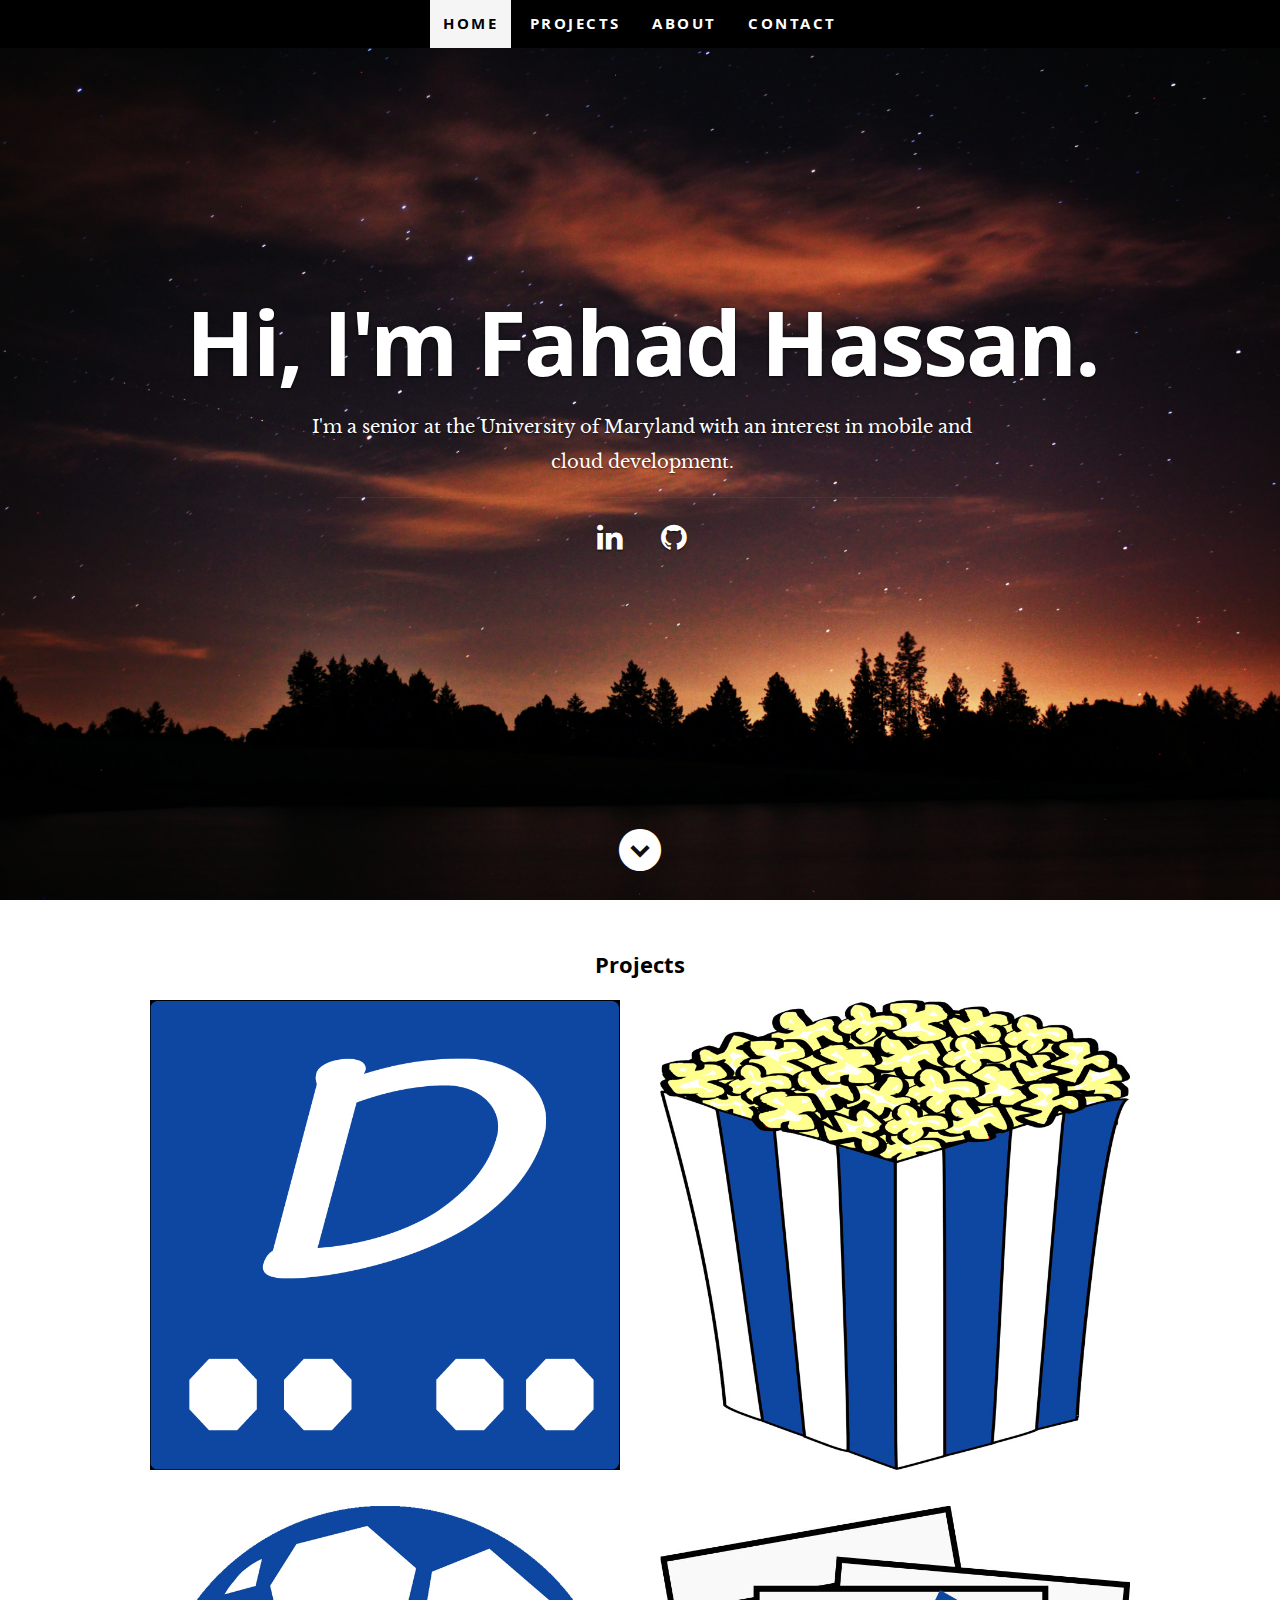
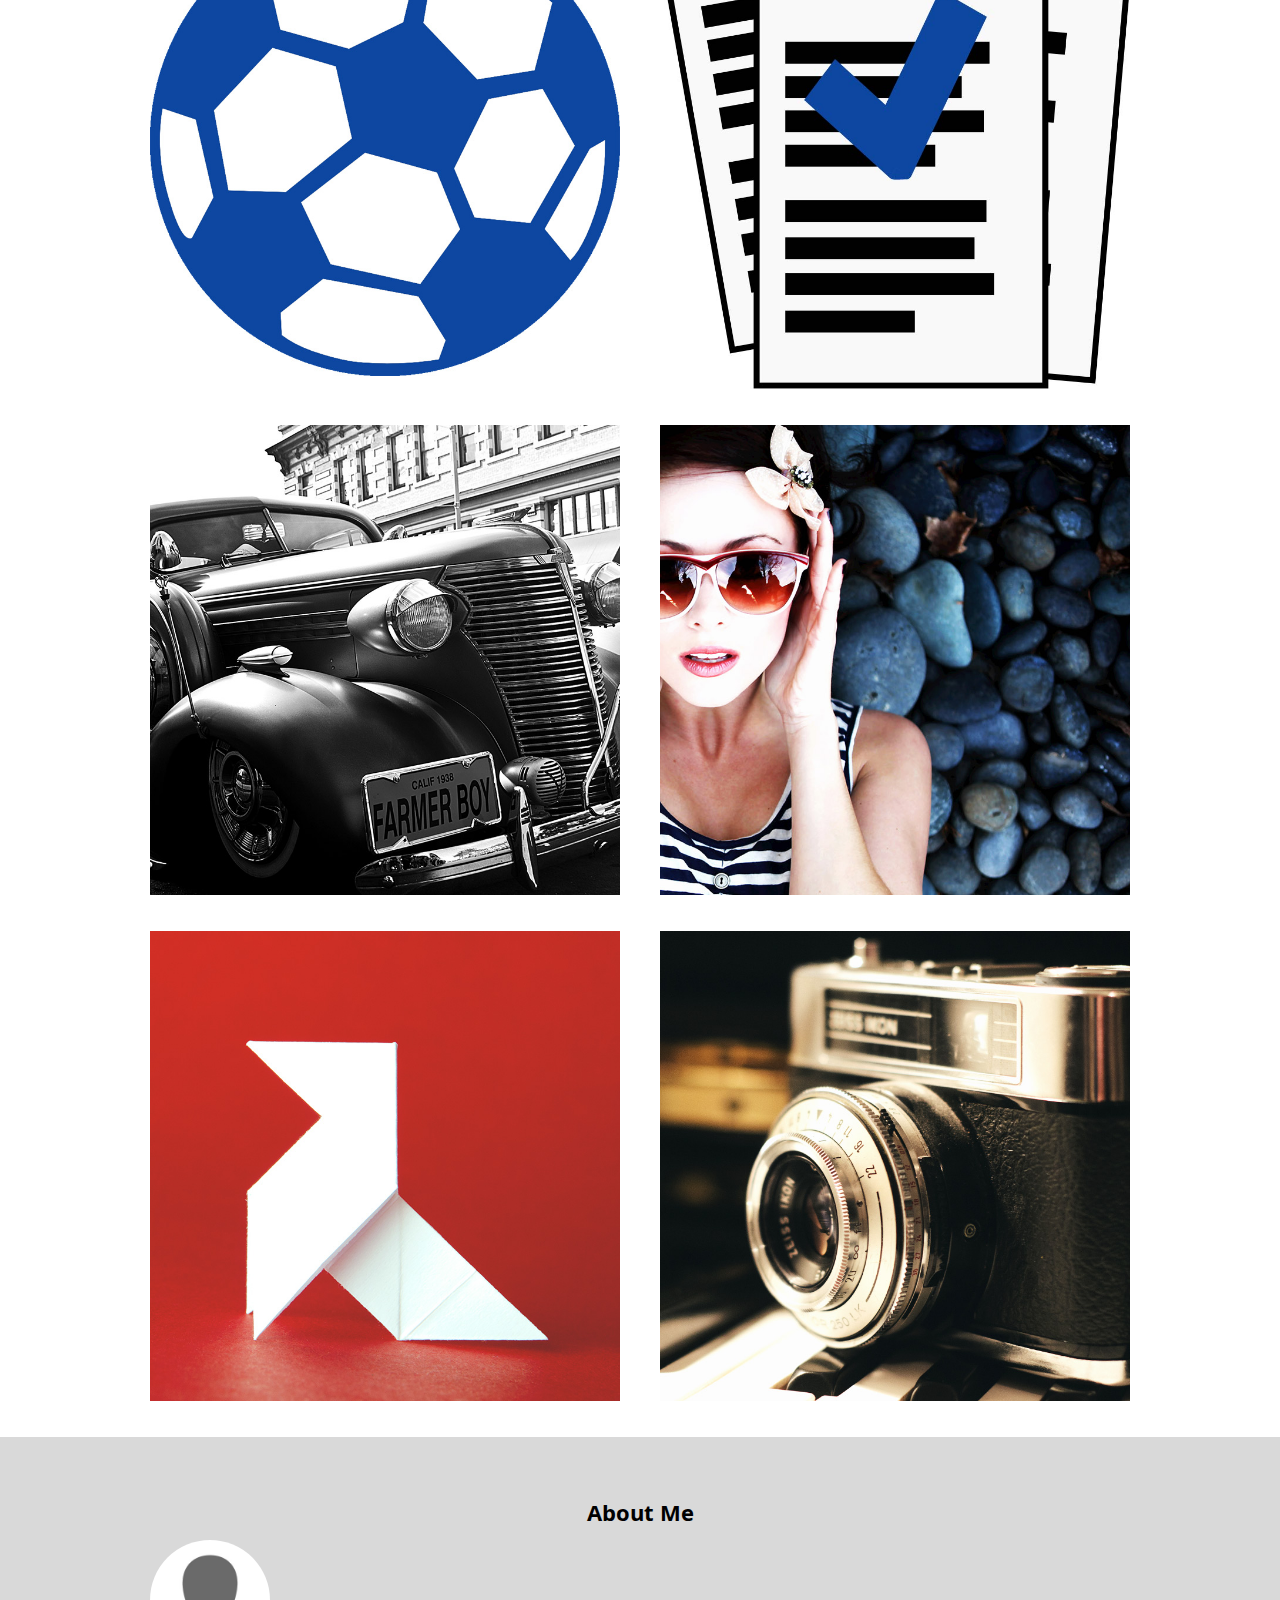
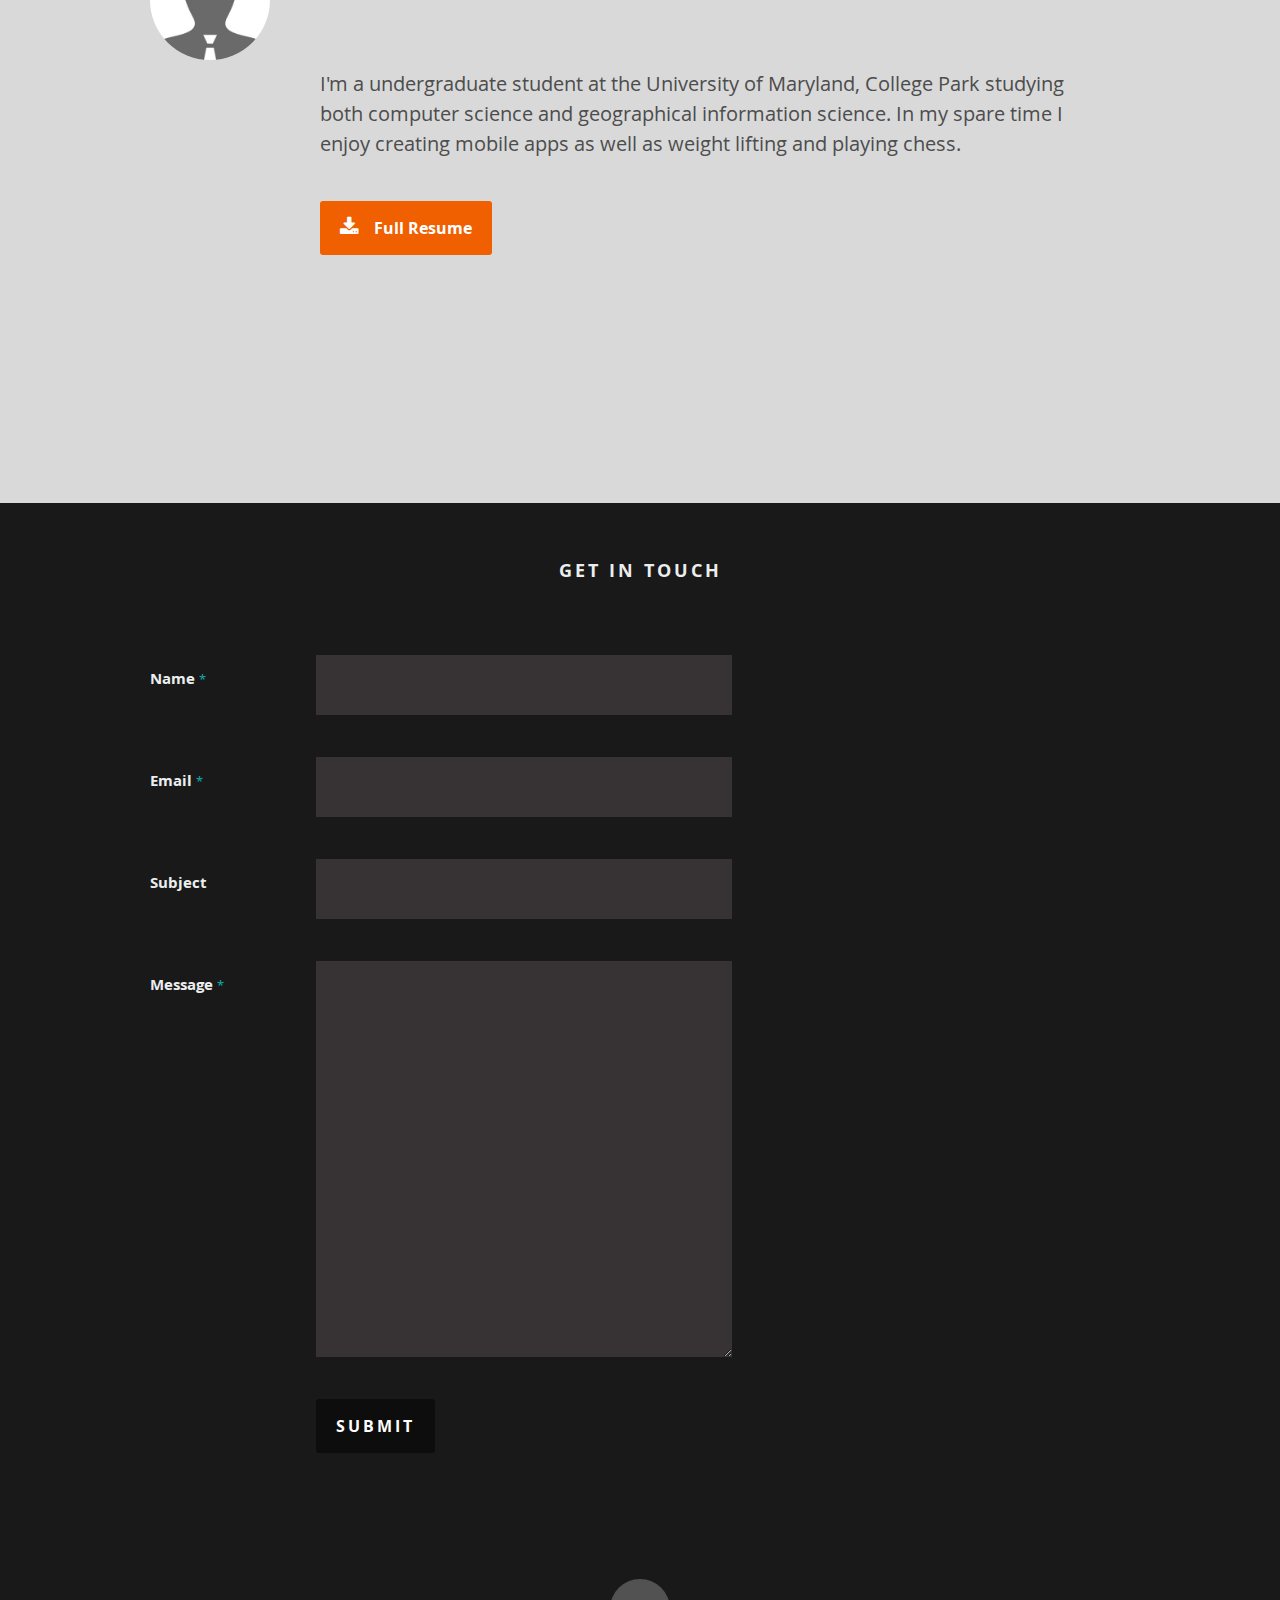
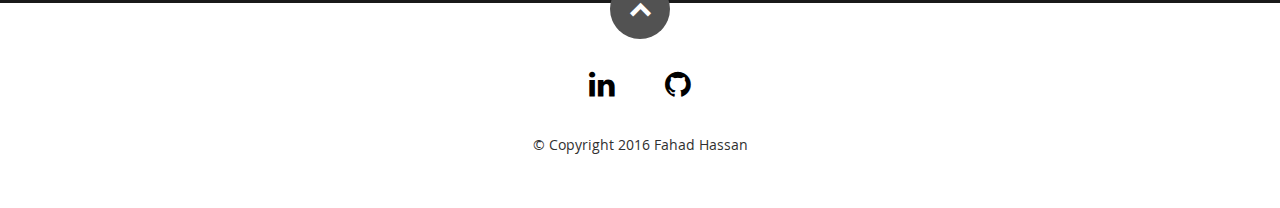
==== index.html @ 5a84dc50 "Inital Commit" ====
<!DOCTYPE html>
<!--[if lt IE 8 ]><html class="no-js ie ie7" lang="en"> <![endif]-->
<!--[if IE 8 ]><html class="no-js ie ie8" lang="en"> <![endif]-->
<!--[if (gte IE 8)|!(IE)]><!-->
<html class="no-js" lang="en">
<!--<![endif]-->

<head>
    <!--- Basic Page Needs
   ================================================== -->
    <meta charset="utf-8">
    <title>Fahad Hassan</title>
    <meta name="description" content="I'm a senior at the University of Maryland with an interest in mobile and cloud development.">
    <meta name="author" content="Fahad Hassan">
    <!-- Mobile Specific Metas
   ================================================== -->
    <meta name="viewport" content="width=device-width, initial-scale=1, maximum-scale=1">
    <!-- CSS
    ================================================== -->
    <link rel="stylesheet" href="css/bootstrap.min.css">
    <link rel="stylesheet" href="css/default.css">
    <link rel="stylesheet" href="css/layout.css">
    <link rel="stylesheet" href="css/media-queries.css">
    <link rel="stylesheet" href="css/magnific-popup.css">
    <!-- Script
   ================================================== -->
    <script src="js/modernizr.js"></script>
    <!-- Favicons
   ================================================== -->
    <link rel="shortcut icon" href="favicon.png">
</head>

<body>
    <!-- Header
   ================================================== -->
    <header id="home">
        <nav id="nav-wrap" class='dark-opaque'>
            <a class="mobile-btn" href="#nav-wrap" title="Show navigation">Show navigation</a>
            <a class="mobile-btn" href="#" title="Hide navigation">Hide navigation</a>
            <ul id="nav" class="nav">
                <li class="current"><a class="smoothscroll" href="#home">Home</a></li>
                <li><a class="smoothscroll" href="#projects">Projects</a></li>
                <li><a class="smoothscroll" href="#about">About</a></li>
                <li><a class="smoothscroll" href="#contact">Contact</a></li>
            </ul>
            <!-- end #nav -->
        </nav>
        <!-- end #nav-wrap -->
        <div class="row banner">
            <div class="banner-text">
                <h1 class="responsive-headline">Hi, I'm Fahad Hassan.</h1>
                <h3>I'm a senior at the University of Maryland with an interest in mobile and cloud development.</h3>
                <hr />
                <ul class="social">
                    <li><a href="https://www.linkedin.com/in/fahadhd" target="_blank"><i class="fa fa-linkedin"></i></a></li>
                    <li><a href="https://github.com/fahadhd" target="_blank"><i class="fa fa-github"></i></a></li>
                </ul>
            </div>
        </div>
        <p class="scrolldown">
            <a class="smoothscroll" href="#projects"><i class="icon-down-circle"></i></a>
        </p>
    </header>
    <!-- Header End -->
    <!-- Projects Section
   ================================================== -->
    <section id="projects">
        <div class="container">
            <h3>Projects</h3>
            <!-- projects-wrapper -->
            <div id="project-wrapper">
                <!-- row start -->
                <div class="row">
                    <div class="columns project-item col-md-6">
                        <div class="item-wrap">
                            <a href="#modal-01" title="Dynamo Lift Tracker">
                                <img alt="" src="images/project/dynamo_launcher.png">
                                <div class="overlay">
                                    <div class="project-item-meta">
                                        <h5>Dynamo Lift Tracker</h5>
                                        <p>Dynamic Weight Lifting Tracker on Android</p>
                                    </div>
                                </div>
                            </a>
                        </div>
                    </div>
                    <!-- item end -->
                  <div class="columns project-item col-md-6">
                        <div class="item-wrap">
                            <a href="#modal-02" title="">
                                <img alt="" src="images/project/popcorn.jpg">
                                <div class="overlay">
                                    <div class="project-item-meta">
                                        <h5>Movie Speck</h5>
                                        <p>Find the latest movies using the Movie Database API</p>
                                    </div>
                                </div>
                                <div class="link-icon"><i class="icon-plus"></i></div>
                            </a>
                        </div>
                    </div>
                    <!-- item end -->
                </div>
                <!-- row end -->
                <!-- row start -->
                <div class="row">
                    <div class="columns project-item col-md-6">
                        <div class="item-wrap">
                            <a href="#modal-03" title="">
                                <img alt="" src="images/project/community_center_map.jpg">
                                <div class="overlay">
                                    <div class="project-item-meta">
                                        <h5>Census Community Center Map </h5>
                                        <p>ArcGIS Map Surveying</p>
                                    </div>
                                </div>
                                <div class="link-icon"><i class="icon-plus"></i></div>
                            </a>
                        </div>
                    </div>
                    <!-- item end -->
                       <div class="columns project-item col-md-6">
                        <div class="item-wrap">
                            <a href="#modal-04" title="">
                                <img alt="" src="images/project/document_finder.jpg">
                                <div class="overlay">
                                    <div class="project-item-meta">
                                        <h5>Document Finder</h5>
                                        <p>Locality Sensitive Hashing</p>
                                    </div>
                                </div>
                                <div class="link-icon"><i class="icon-plus"></i></div>
                            </a>
                        </div>
                    </div>
                    <!-- item end -->
                </div>
                <!-- row end -->
                <!-- row start -->
                <div class="row">
                    <div class="columns project-item col-md-6">
                        <div class="item-wrap">
                            <a href="#modal-05" title="">
                                <img alt="" src="images/project/farmerboy.jpg">
                                <div class="overlay">
                                    <div class="project-item-meta">
                                        <h5>Farmer Boy</h5>
                                        <p>Branding</p>
                                    </div>
                                </div>
                                <div class="link-icon"><i class="icon-plus"></i></div>
                            </a>
                        </div>
                    </div>
                    <!-- item end -->
                    <div class="columns project-item col-md-6">
                        <div class="item-wrap">
                            <a href="#modal-06" title="">
                                <img alt="" src="images/project/girl.jpg">
                                <div class="overlay">
                                    <div class="project-item-meta">
                                        <h5>Girl</h5>
                                        <p>Photography</p>
                                    </div>
                                </div>
                                <div class="link-icon"><i class="icon-plus"></i></div>
                            </a>
                        </div>
                    </div>
                    <!-- item end -->
                </div>
                <!-- row end -->
                <!-- row start -->
                <div class="row">
                    <div class="columns project-item col-md-6">
                        <div class="item-wrap">
                            <a href="#modal-07" title="">
                                <img alt="" src="images/project/origami.jpg">
                                <div class="overlay">
                                    <div class="project-item-meta">
                                        <h5>Origami</h5>
                                        <p>Illustrration</p>
                                    </div>
                                </div>
                                <div class="link-icon"><i class="icon-plus"></i></div>
                            </a>
                        </div>
                    </div>
                    <!-- item end -->
                    <div class="columns project-item col-md-6">
                        <div class="item-wrap">
                            <a href="#modal-08" title="">
                                <img alt="" src="images/project/retrocam.jpg">
                                <div class="overlay">
                                    <div class="project-item-meta">
                                        <h5>Retrocam</h5>
                                        <p>Web Development</p>
                                    </div>
                                </div>
                                <div class="link-icon"><i class="icon-plus"></i></div>
                            </a>
                        </div>
                    </div>
                    <!-- item end -->
                </div>
                <!-- row end -->
                <!-- project-wrapper end -->
            </div>
            <!-- twelve columns end -->
            <!-- Modal Popup
         ======================================================- -->
            <div id="modal-01" class="popup-modal mfp-hide">
                <img class="scale-with-grid" src="images/project/modals/exercise_view.jpg" alt="" />
                <div class="description-box">
                    <h4>Dynamo Lift Tracker</h4>
                    <p>Dynamic android app which allows user to easily track their weight lifting sessions. Can be used to save templates, set timers, modify workouts on the fly, and more.</p>
                    <span class="categories"><i class="fa fa-tag"></i>Java, Android development, relational databases</span>
                </div>
                <div class="link-box">
                    <a href="https://github.com/fahadhd/Dynamo-Weight-Lift-Tracker" target="_blank">Details</a>
                    <a class="popup-modal-dismiss">Close</a>
                </div>
            </div>
            <!-- modal-01 End -->
              <div id="modal-02" class="popup-modal mfp-hide">
                <img class="scale-with-grid" src="images/project/modals/m_movie_speck.png" alt="" />
                <div class="description-box">
                    <h4>Movie Speck</h4>
                    <p>Android application which retrieves data from The Movie Database API and displays it occoring to user preference.</p>
                    <span class="categories"><i class="fa fa-tag"></i>Photography</span>
                </div>
                <div class="link-box">
                    <a href="https://github.com/fahadhd/Movie-Speck" target="_blank">Details</a>
                    <a class="popup-modal-dismiss">Close</a>
                </div>
            </div>
            <!-- modal-02 End -->
            <div id="modal-03" class="popup-modal mfp-hide">
                <img class="scale-with-grid" src="images/project/modals/m_community_center_map.jpg" alt="" />
                <div class="description-box">
                    <h4>Census Community Center Map </h4>
                    <p>Analyzed and created a map which displayed the total population, ages 5-14 years old, within 4 miles of each community center in Prince Georges County Maryland.
                    </p>
                    <span class="categories"><i class="fa fa-tag"></i>ArcGIS, Remote Sensing, Geographic Information Science</span>
                </div>
                <div class="link-box">
                    <a href="http://www.github.com/fahadhd" target="_blank">Details</a>
                    <a class="popup-modal-dismiss">Close</a>
                </div>
            </div>
            <!-- modal-03 End -->
              <div id="modal-04" class="popup-modal mfp-hide">
                <img class="scale-with-grid" src="images/project/modals/m_document_retrieval.jpg" alt="" />
                <div class="description-box">
                    <h4>Plagiarism Detector and Document Finder</h4>
                    <p>Created a java program which utilizes locality sensitive hashing to quickly and efficently find documents
                    of a high similarity in a database.</p>
                    <span class="categories"><i class="fa fa-tag"></i>Java, locality sensitive hashing, algorithims</span>
                </div>
                <div class="link-box">
                    <a href="https://github.com/fahadhd/LSH" target="_blank">Details</a>
                    <a class="popup-modal-dismiss">Close</a>
                </div>
            </div>
          
            <!-- modal-04 End -->
            <div id="modal-05" class="popup-modal mfp-hide">
                <img class="scale-with-grid" src="images/project/modals/m-farmerboy.jpg" alt="" />
                <div class="description-box">
                    <h4>Farmer Boy</h4>
                    <p>Proin gravida nibh vel velit auctor aliquet. Aenean sollicitudin, lorem quis bibendum auctor, nisi elit consequat ipsum, nec sagittis sem nibh id elit.</p>
                    <span class="categories"><i class="fa fa-tag"></i>Branding, Webdesign</span>
                </div>
                <div class="link-box">
                    <a href="http://www.behance.net">Details</a>
                    <a class="popup-modal-dismiss">Close</a>
                </div>
            </div>
            <!-- modal-05 End -->
            <div id="modal-06" class="popup-modal mfp-hide">
                <img class="scale-with-grid" src="images/project/modals/m-girl.jpg" alt="" />
                <div class="description-box">
                    <h4>Girl</h4>
                    <p>Proin gravida nibh vel velit auctor aliquet. Aenean sollicitudin, lorem quis bibendum auctor, nisi elit consequat ipsum, nec sagittis sem nibh id elit.</p>
                    <span class="categories"><i class="fa fa-tag"></i>Photography</span>
                </div>
                <div class="link-box">
                    <a href="http://www.behance.net">Details</a>
                    <a class="popup-modal-dismiss">Close</a>
                </div>
            </div>
            <!-- modal-06 End -->
            <div id="modal-07" class="popup-modal mfp-hide">
                <img class="scale-with-grid" src="images/project/modals/m-origami.jpg" alt="" />
                <div class="description-box">
                    <h4>Origami</h4>
                    <p>Proin gravida nibh vel velit auctor aliquet. Aenean sollicitudin, lorem quis bibendum auctor, nisi elit consequat ipsum, nec sagittis sem nibh id elit.</p>
                    <span class="categories"><i class="fa fa-tag"></i>Branding, Illustration</span>
                </div>
                <div class="link-box">
                    <a href="http://www.behance.net">Details</a>
                    <a class="popup-modal-dismiss">Close</a>
                </div>
            </div>
            <!-- modal-07 End -->
            <div id="modal-08" class="popup-modal mfp-hide">
                <img class="scale-with-grid" src="images/project/modals/m-retrocam.jpg" alt="" />
                <div class="description-box">
                    <h4>Retrocam</h4>
                    <p>Proin gravida nibh vel velit auctor aliquet. Aenean sollicitudin, lorem quis bibendum auctor, nisi elit consequat ipsum, nec sagittis sem nibh id elit.</p>
                    <span class="categories"><i class="fa fa-tag"></i>Webdesign, Photography</span>
                </div>
                <div class="link-box">
                    <a href="http://www.behance.net">Details</a>
                    <a class="popup-modal-dismiss">Close</a>
                </div>
            </div>
            <!-- modal-01 End -->
        </div>
        <!-- row End -->
    </section>
    <!-- Projects Section End-->
       <!-- About Section
   ================================================== -->
    <section id="about">
        <div class="row fill">
            <h2>About Me</h2>
            <div class="four columns">
                <img class="profile-pic" src="images/profilepic.jpg" alt="" />
            </div>
            <div class="ten columns main-col">
                <p>I'm a undergraduate student at the University of Maryland, College Park studying both computer science and geographical information science. In my spare time I enjoy creating mobile apps as well as weight lifting and playing chess.
                </p>
                <div class="row">
                    <div class="columns download">
                        <p>
                            <a href="resume\FahadHassanResume.pdf" class="button" target="_blank"><i class="fa fa-download"></i>Full Resume</a>
                        </p>
                    </div>
                </div>
                <!-- end row -->
            </div>
            <!-- end .main-col -->
        </div>
    </section>
    <!-- About Section End-->

    <!-- Contact Section
   ================================================== -->
    <section id="contact">
        <h1><span>Get In Touch</span></h1>
        <div class="row section-head">
            <div class="ten columns">
                <p class="lead">
                </p>
            </div>
        </div>
        <div class="row">
            <div class="eight columns">
                <!-- form -->
                <form action="" method="post" id="contactForm" name="contactForm">
                    <fieldset>
                        <div>
                            <label for="contactName">Name <span class="required">*</span></label>
                            <input type="text" value="" size="35" id="contactName" name="contactName">
                        </div>
                        <div>
                            <label for="contactEmail">Email <span class="required">*</span></label>
                            <input type="text" value="" size="35" id="contactEmail" name="contactEmail">
                        </div>
                        <div>
                            <label for="contactSubject">Subject</label>
                            <input type="text" value="" size="35" id="contactSubject" name="contactSubject">
                        </div>
                        <div>
                            <label for="contactMessage">Message <span class="required">*</span></label>
                            <textarea cols="50" rows="15" id="contactMessage" name="contactMessage"></textarea>
                        </div>
                        <div>
                            <button class="submit">Submit</button>
                            <span id="image-loader">
                        <img alt="" src="images/loader.gif">
                     </span>
                        </div>
                    </fieldset>
                </form>
                <!-- Form End -->
                <!-- contact-warning -->
                <div id="message-warning"> Error boy</div>
                <!-- contact-success -->
                <div id="message-success">
                    <i class="fa fa-check"></i>Your message was sent, thank you!
                    <br>
                </div>
            </div>
        </div>
    </section>
    <!-- Contact Section End-->
    <!-- footer
   ================================================== -->
    <footer>
        <div class="row">
            <div class="twelve columns">
                <ul class="social-links">
                    <li><a href="https://www.linkedin.com/in/fahadhd" target="_blank"><i class="fa fa-linkedin"></i></a></li>
                    <li><a href="https://github.com/fahadhd" target="_blank"><i class="fa fa-github"></i></a></li>
                </ul>
                <ul class="copyright">
                    <li>&copy; Copyright 2016 Fahad Hassan</li>
                </ul>
            </div>
            <div id="go-top"><a class="smoothscroll" title="Back to Top" href="#home"><i class="icon-up-open"></i></a></div>
        </div>
    </footer>
    <!-- Footer End-->
    <!-- Java Script
   ================================================== -->
    <script src="http://ajax.googleapis.com/ajax/libs/jquery/1.10.2/jquery.min.js"></script>
    <script>
    window.jQuery || document.write('<script src="js/jquery-1.10.2.min.js"><\/script>')
    </script>
    <script type="text/javascript" src="js/jquery-migrate-1.2.1.min.js"></script>
    <script src="js/jquery.flexslider.js"></script>
    <script src="js/waypoints.js"></script>
    <script src="js/jquery.fittext.js"></script>
    <script src="js/magnific-popup.js"></script>
    <script src="js/init.js"></script>
</body>

</html>
---- css/default.css ----
/*
=====================================================================
*   Ceevee v1.0 Default Stylesheet
*   url: styleshout.com
*   03-17-2014
=====================================================================

TOC:
a. Webfonts and Icon fonts
b. Reset
c. Default Styles
   1. Basic
   2. Typography
   3. Links
   4. Images
   5. Buttons
   6. Forms
d. Grid
e. Others
   1. Clearing
   2. Misc

=====================================================================  */

/* ------------------------------------------------------------------ */
/* a. Webfonts and Icon fonts
 ------------------------------------------------------------------ */

@import url("fonts.css");
@import url("fontello/css/fontello.css");
@import url("font-awesome/css/font-awesome.min.css");

/* ------------------------------------------------------------------
/* b. Reset
      Adapted from:
      Normalize.css - https://github.com/necolas/normalize.css/
      HTML5 Doctor Reset - html5doctor.com/html-5-reset-stylesheet/
/* ------------------------------------------------------------------ */

html, body, div, span, object, iframe,
h1, h2, h3, h4, h5, h6, p, blockquote, pre,
abbr, address, cite, code,
del, dfn, em, img, ins, kbd, q, samp,
small, strong, sub, sup, var,
b, i,
dl, dt, dd, ol, ul, li,
fieldset, form, label, legend,
table, caption, tbody, tfoot, thead, tr, th, td,
article, aside, canvas, details, figcaption, figure,
footer, header, hgroup, menu, nav, section, summary,
time, mark, audio, video {
   margin: 0;
   padding: 0;
   border: 0;
   outline: 0;
   font-size: 100%;
   vertical-align: baseline;
   background: transparent;
}

article,aside,details,figcaption,figure,
footer,header,hgroup,menu,nav,section {
   display: block;
}

audio,
canvas,
video {
   display: inline-block;
}

audio:not([controls]) {
   display: none;
   height: 0;
}

[hidden] { display: none; }

code, kbd, pre, samp {
   font-family: monospace, serif;
   font-size: 1em;
}

pre {
   white-space: pre;
   white-space: pre-wrap;
   word-wrap: break-word;
}

blockquote, q { quotes: &#8220 &#8220; }

blockquote:before, blockquote:after,
q:before, q:after {
   content: '';
   content: none;
}

ins {
   background-color: #ff9;
   color: #000;
   text-decoration: none;
}

mark {
   background-color: #A7F4F6;
   color: #555;
}

del { text-decoration: line-through; }

abbr[title], dfn[title] {
   border-bottom: 1px dotted;
   cursor: help;
}

table {
   border-collapse: collapse;
   border-spacing: 0;
}


/* ------------------------------------------------------------------ */
/* c. Default and Basic Styles
      Adapted from:
      Skeleton CSS Framework - http://www.getskeleton.com/
      Typeplate Typographic Starter Kit - http://typeplate.com/
/* ------------------------------------------------------------------ */

/*  1. Basic  ------------------------------------------------------- */

*,
*:before,
*:after {
   -moz-box-sizing: border-box;
   -webkit-box-sizing: border-box;
   box-sizing: border-box;
}

html {
   font-size: 62.5%;
   -webkit-font-smoothing: antialiased;
}

body {
   background: #fff;
   font-family: 'opensans-regular', sans-serif;
   font-weight: normal;
   font-size: 15px;
   line-height: 30px;
	color: #838C95;

   -webkit-font-smoothing: antialiased; /* Fix for webkit rendering */
	-webkit-text-size-adjust: 100%;
}

/*  2. Typography
       Vertical rhythm with leading derived from 6
--------------------------------------------------------------------- */

h1, h2, h3, h4, h5, h6 {
   color: #313131;
	font-family: 'opensans-bold', sans-serif;
   font-weight: normal;
}
h1 a, h2 a, h3 a, h4 a, h5 a, h6 a { font-weight: inherit; }
h1 { font-size: 38px; line-height: 42px; margin-bottom: 12px; letter-spacing: -1px; }
h2 { font-size: 28px; line-height: 36px; margin-bottom: 6px; }
h3 { font-size: 22px; line-height: 30px; margin-bottom: 12px; }
h4 { font-size: 20px; line-height: 30px; margin-bottom: 6px; }
h5 { font-size: 18px; line-height: 30px; }
h6 { font-size: 14px; line-height: 30px; }
.subheader { }

p { margin: 0 0 30px 0; }
p img { margin: 0; }
p.lead {
   font: 19px/36px 'opensans-light', sans-serif;
   margin-bottom: 18px;
}

/* for 'em' and 'strong' tags, font-size and line-height should be same with
the body tag due to rendering problems in some browsers */
em { font: 15px/30px 'opensans-italic', sans-serif; }
strong, b { font: 15px/30px 'opensans-bold', sans-serif; }
small { font-size: 11px; line-height: inherit; }

/*	Blockquotes */
blockquote {
   margin: 30px 0px;
   padding-left: 40px;
   position: relative;
}
blockquote:before {
   content: "\201C";
   opacity: 0.45;
   font-size: 80px;
   line-height: 0px;
   margin: 0;
   font-family: arial, sans-serif;

   position: absolute;
   top:  30px;
	left: 0;
}
blockquote p {
   font-family: 'librebaskerville-italic', serif;
   padding: 0;
   font-size: 18px;
   line-height: 36px;
}
blockquote cite {
   display: block;
   font-size: 12px;
   font-style: normal;
   line-height: 18px;
}
blockquote cite:before { content: "\2014 \0020"; }
blockquote cite a,
blockquote cite a:visited { color: #8B9798; border: none }

/* ---------------------------------------------------------------------
/*  Pull Quotes Markup
/*
    <aside class="pull-quote">
		<blockquote>
			<p></p>
		</blockquote>
	 </aside>
/*
/* --------------------------------------------------------------------- */
.pull-quote {
   position: relative;
	padding: 18px 30px 18px 0px;
}
.pull-quote:before,
.pull-quote:after {
	height: 1em;
	opacity: 0.45;
	position: absolute;
	font-size: 80px;
   font-family: Arial, Sans-Serif;
}
.pull-quote:before {
	content: "\201C";
	top:  33px;
	left: 0;
}
.pull-quote:after {
	content: '\201D';
	bottom: -33px;
	right: 0;
}
.pull-quote blockquote {
   margin: 0;
}
.pull-quote blockquote:before {
   content: none;
}

/* Abbreviations */
abbr {
   font-family: 'opensans-bold', sans-serif;
	font-variant: small-caps;
	text-transform: lowercase;
   letter-spacing: .5px;
	color: gray;
}
abbr:hover { cursor: help; }

/* drop cap */
.drop-cap:first-letter {
	float: left;
	margin: 0;
	padding: 14px 6px 0 0;
	font-size: 84px;
	font-family: /* Copperplate */ 'opensans-bold', sans-serif;
   line-height: 60px;
	text-indent: 0;
	background: transparent;
	color: inherit;
}

hr { border: solid #E3E3E3; border-width: 1px 0 0; clear: both; margin: 11px 0 30px; height: 0; }


/*  3. Links  ------------------------------------------------------- */

a, a:visited {
   text-decoration: none;
   outline: 0;
   color: #11ABB0;

   -webkit-transition: color .3s ease-in-out;
   -moz-transition: color .3s ease-in-out;
   -o-transition: color .3s ease-in-out;
   transition: color .3s ease-in-out;
}
a:hover, a:focus { color: #313131; }
p a, p a:visited { line-height: inherit; }


/*  4. List  --------------------------------------------------------- */

ul, ol { margin-bottom: 24px; margin-top: 12px; }
ul { list-style: none outside; }
ol { list-style: decimal; }
ol, ul.square, ul.circle, ul.disc { margin-left: 30px; }
ul.square { list-style: square outside; }
ul.circle { list-style: circle outside; }
ul.disc { list-style: disc outside; }
ul ul, ul ol,
ol ol, ol ul { margin: 6px 0 6px 30px; }
ul ul li, ul ol li,
ol ol li, ol ul li { margin-bottom: 6px; }
li { line-height: 18px; margin-bottom: 12px; }
ul.large li { }
li p { }

/* ---------------------------------------------------------------------
/*  Stats Tab Markup

    <ul class="stats-tabs">
		<li><a href="#">[value]<b>[name]</b></a></li>
	 </ul>

    Extend this object into your markup.
/*
/* --------------------------------------------------------------------- */
.stats-tabs {
   padding: 0;
   margin: 24px 0;
}
.stats-tabs li {
	display: inline-block;
	margin: 0 10px 18px 0;
	padding: 0 10px 0 0;
	border-right: 1px solid #ccc;
}
.stats-tabs li:last-child {
	margin: 0;
	padding: 0;
	border: none;
}
.stats-tabs li a {
	display: inline-block;
	font-size: 22px;
	font-family: 'opensans-bold', sans-serif;
   border: none;
   color: #313131;
}
.stats-tabs li a:hover {
   color:#11ABB0;
}
.stats-tabs li a b {
	display: block;
	margin: 6px 0 0 0;
	font-size: 13px;
	font-family: 'opensans-regular', sans-serif;
   color: #8B9798;
}

/* definition list */
dl { margin: 12px 0; }
dt { margin: 0; color:#11ABB0; }
dd { margin: 0 0 0 20px; }

/* Lining Definition Style Markup */
.lining dt,
.lining dd {
	display: inline;
	margin: 0;
}
.lining dt + dt:before,
.lining dd + dt:before {
	content: "\A";
	white-space: pre;
}
.lining dd + dd:before {
	content: ", ";
}
.lining dd:before {
	content: ": ";
	margin-left: -0.2em;
}

/* Dictionary Definition Style Markup */
.dictionary-style dt {
	display: inline;
	counter-reset: definitions;
}
.dictionary-style dt + dt:before {
	content: ", ";
	margin-left: -0.2em;
}
.dictionary-style dd {
	display: block;
	counter-increment: definitions;
}
.dictionary-style dd:before {
	content: counter(definitions, decimal) ". ";
}

/* Pagination */
.pagination {
   margin: 36px auto;
   text-align: center;
}
.pagination ul li {
   display: inline-block;
   margin: 0;
   padding: 0;
}
.pagination .page-numbers {
   font: 15px/18px 'opensans-bold', sans-serif;
   display: inline-block;
   padding: 6px 10px;
   margin-right: 3px;
   margin-bottom: 6px;
	color: #6E757C;
	background-color: #E6E8EB;

	-webkit-transition: all 200ms ease-in-out;
	-moz-transition: all 200ms ease-in-out;
	-o-transition: all 200ms ease-in-out;
	-ms-transition: all 200ms ease-in-out;
	transition: all 200ms ease-in-out;

   -moz-border-radius: 3px;
   -webkit-border-radius: 3px;
   -khtml-border-radius: 3px;
	border-radius: 3px;
}
.pagination .page-numbers:hover {
   background: #838A91;
   color: #fff;
}
.pagination .current,
.pagination .current:hover {
   background-color: #11ABB0;
   color: #fff;
}
.pagination .inactive,
.pagination .inactive:hover {
   background-color: #E6E8EB;
	color: #A9ADB2;
}
.pagination .prev, .pagination .next {}

/*  5. Images  --------------------------------------------------------- */

img {
   max-width: 100%;
   height: auto;
}
img.pull-right { margin: 12px 0px 0px 18px; }
img.pull-left { margin: 12px 18px 0px 0px; }

/*  6. Buttons  --------------------------------------------------------- */

.button,
.button:visited,
button,
input[type="submit"],
input[type="reset"],
input[type="button"] {
   font: 16px/30px 'opensans-bold', sans-serif;
   background: #11ABB0;
   display: inline-block;
	text-decoration: none;
   letter-spacing: 0;
   color: #fff;
	padding: 12px 20px;
	margin-bottom: 18px;
   border: none;
   cursor: pointer;
   height: auto;

   -webkit-transition: all .2s ease-in-out;
	-moz-transition: all .2s ease-in-out;
	-o-transition: all .2s ease-in-out;
	-ms-transition: all .2s ease-in-out;
	transition: all .2s ease-in-out;

   -moz-border-radius: 3px;
   -webkit-border-radius: 3px;
   -khtml-border-radius: 3px;
   border-radius: 3px;
}

.button:hover,
button:hover,
input[type="submit"]:hover,
input[type="reset"]:hover,
input[type="button"]:hover {
   background: #3d4145;
   color: #fff;
}

.button:active,
button:active,
input[type="submit"]:active,
input[type="reset"]:active,
input[type="button"]:active {
   background: #3d4145;
   color: #fff;
}

.button.full-width,
button.full-width,
input[type="submit"].full-width,
input[type="reset"].full-width,
input[type="button"].full-width {
	width: 100%;
	padding-left: 0 !important;
	padding-right: 0 !important;
	text-align: center;
}

/* Fix for odd Mozilla border & padding issues */
button::-moz-focus-inner,
input::-moz-focus-inner {
    border: 0;
    padding: 0;
}


/*  7. Forms  --------------------------------------------------------- */

form { margin-bottom: 24px; }
fieldset { margin-bottom: 24px; }

input[type="text"],
input[type="password"],
input[type="email"],
textarea,
select {
   display: block;
   padding: 18px 15px;
   margin: 0 0 24px 0;
   border: 0;
   outline: none;
   vertical-align: middle;
   min-width: 225px;
	max-width: 100%;
   font-size: 15px;
   line-height: 24px;
	color: #647373;
	background: #D3D9D9;

}

/* select { padding: 0;
   width: 220px;
   } */

input[type="text"]:focus,
input[type="password"]:focus,
input[type="email"]:focus,
textarea:focus {
   color: #B3B7BC;
	background-color: #3d4145;
}

textarea { min-height: 220px; }

label,
legend {
   font: 16px/24px 'opensans-bold', sans-serif;
	margin: 12px 0;
   color: #3d4145;
   display: block;
}
label span,
legend span {
	color: #8B9798;
   font: 14px/24px 'opensans-regular', sans-serif;
}

input[type="checkbox"],
input[type="radio"] {
    font-size: 15px;
    color: #737373;
}

input[type="checkbox"] { display: inline; }

/* ------------------------------------------------------------------ */
/* d. Grid
---------------------------------------------------------------------
   gutter = 40px.
/* ------------------------------------------------------------------ */

/* default
--------------------------------------------------------------- */
.row {
   width: 96%;
   max-width: 1020px;
   margin: 0 auto;
}
/* fixed width for IE8 */
.ie .row { width: 1000px ; }

.narrow .row { max-width: 980px; }

.row .row { width: auto; max-width: none; margin: 0 -20px; }

/* row clearing */
.row:before,
.row:after {
    content: " ";
    display: table;
}
.row:after {
    clear: both;
}

.column, .columns {
   position: relative;
   padding: 0 20px;
   min-height: 1px;
   float: left;
}
.column.centered, .columns.centered  {
    float: none;
    margin: 0 auto;
}

/* removed gutters */
.row.collapsed > .column,
.row.collapsed > .columns,
.column.collapsed, .columns.collapsed  { padding: 0; }

[class*="column"] + [class*="column"]:last-child { float: right; }
[class*="column"] + [class*="column"].end { float: right; }

/* column widths */
.row .one         { width: 8.33333%; }
.row .two         { width: 16.66667%; }
.row .three       { width: 25%; }
.row .four        { width: 33.33333%; }
.row .five        { width: 41.66667%; }
.row .six         { width: 50%; }
.row .seven       { width: 58.33333%; }
.row .eight       { width: 66.66667%; }
.row .nine        { width: 75%; }
.row .ten         { width: 83.33333%; }
.row .eleven      { width: 91.66667%; }
.row .twelve      { width: 100%; }

/* Offsets */
.row .offset-1    { margin-left: 8.33333%; }
.row .offset-2    { margin-left: 16.66667%; }
.row .offset-3    { margin-left: 25%; }
.row .offset-4    { margin-left: 33.33333%; }
.row .offset-5    { margin-left: 41.66667%; }
.row .offset-6    { margin-left: 50%; }
.row .offset-7    { margin-left: 58.33333%; }
.row .offset-8    { margin-left: 66.66667%; }
.row .offset-9    { margin-left: 75%; }
.row .offset-10   { margin-left: 83.33333%; }
.row .offset-11   { margin-left: 91.66667%; }

/* Push/Pull */
.row .push-1      { left: 8.33333%; }
.row .pull-1      { right: 8.33333%; }
.row .push-2      { left: 16.66667%; 	}
.row .pull-2      { right: 16.66667%; }
.row .push-3      { left: 25%; }
.row .pull-3      { right: 25%;	}
.row .push-4      { left: 33.33333%; }
.row .pull-4      { right: 33.33333%; }
.row .push-5      { left: 41.66667%; }
.row .pull-5      { right: 41.66667%; }
.row .push-6      { left: 50%; }
.row .pull-6      { right: 50%; }
.row .push-7      { left: 58.33333%; }
.row .pull-7      { right: 58.33333%; }
.row .push-8      { left: 66.66667%; 	}
.row .pull-8      { right: 66.66667%; }
.row .push-9      { left: 75%; }
.row .pull-9      { right: 75%; }
.row .push-10     { left: 83.33333%; }
.row .pull-10     { right: 83.33333%; }
.row .push-11     { left: 91.66667%; }
.row .pull-11     { right: 91.66667%; }

/* block grids
--------------------------------------------------------------------- */
.bgrid-sixths [class*="column"]   { width: 16.66667%; }
.bgrid-quarters [class*="column"] { width: 25%; }
.bgrid-thirds [class*="column"]   { width: 33.33333%; }
.bgrid-halves [class*="column"]   { width: 50%; }

[class*="bgrid"] [class*="column"] + [class*="column"]:last-child { float: left; }

/* Left clearing for block grid columns - columns that changes width in
different screen sizes. Allows columns with different heights to align
properly.
--------------------------------------------------------------------- */
.first { clear: left; }   /* first column in default screen */
.s-first { clear: none; } /* first column in smaller screens */

/* smaller screens
--------------------------------------------------------------- */
@media only screen and (max-width: 900px) {

   /* block grids on small screens */
   .s-bgrid-sixths [class*="column"]   { width: 16.66667%; }
   .s-bgrid-quarters [class*="column"] { width: 25%; }
   .s-bgrid-thirds [class*="column"]   { width: 33.33333%; }
   .s-bgrid-halves [class*="column"]   { width: 50%; }

   /* block grids left clearing */
   .first { clear: none; }
   .s-first { clear: left; }

}

/* mobile wide/smaller tablets
--------------------------------------------------------------- */
@media only screen and (max-width: 767px) {

   .row {
	   width: 460px;
	   margin: 0 auto;
      padding: 0;
	}
   .column, .columns {
	   width: auto !important;
	   float: none;
	   margin-left: 0;
	   margin-right: 0;
      padding: 0 30px;
   }
   .row .row { width: auto; max-width: none; margin: 0 -30px; }

   [class*="column"] + [class*="column"]:last-child { float: none; }
   [class*="bgrid"] [class*="column"] + [class*="column"]:last-child { float: none; }

   /* Offsets */
   .row .offset-1    { margin-left: 0%; }
   .row .offset-2    { margin-left: 0%; }
   .row .offset-3    { margin-left: 0%; }
   .row .offset-4    { margin-left: 0%; }
   .row .offset-5    { margin-left: 0%; }
   .row .offset-6    { margin-left: 0%; }
   .row .offset-7    { margin-left: 0%; }
   .row .offset-8    { margin-left: 0%; }
   .row .offset-9    { margin-left: 0%; }
   .row .offset-10   { margin-left: 0%; }
   .row .offset-11   { margin-left: 0%; }
}

/* mobile narrow
--------------------------------------------------------------- */
@media only screen and (max-width: 460px) {

   .row { width: auto; }

}

/* larger screens
--------------------------------------------------------------- */
@media screen and (min-width: 1200px) {

   .wide .row { max-width: 1180px; }

}

/* ------------------------------------------------------------------ */
/* e. Others
/* ------------------------------------------------------------------ */

/*  1. Clearing
    (http://nicolasgallagher.com/micro-clearfix-hack/
--------------------------------------------------------------------- */

.cf:before,
.cf:after {
    content: " ";
    display: table;
}
.cf:after {
    clear: both;
}

/*  2. Misc -------------------------------------------------------- */

.remove-bottom { margin-bottom: 0 !important; }
.half-bottom { margin-bottom: 12px !important; }
.add-bottom { margin-bottom: 24px !important; }
.no-border { border: none; }

.text-center  { text-align: center !important; }
.text-left    { text-align: left !important; }
.text-right   { text-align: right !important; }
.pull-left    { float: left !important; }
.pull-right   { float: right !important; }
.align-center {
	margin-left: auto !important;
	margin-right: auto !important;
	text-align: center !important;
}
---- css/layout.css ----
/*
=====================================================================
*   Ceevee v1.0 Layout Stylesheet
*   url: styleshout.com
*   03-18-2014
=====================================================================

   TOC:
   a. General Styles
   b. Header Styles
   c. About Section
   d. Resume Section
   e. Project Section
   f. Call To Action Section
   g. Testimonials Section
   h. Contact Section
   i. Footer

===================================================================== */


/* ------------------------------------------------------------------ */


/* a. General Styles
/* ------------------------------------------------------------------ */

body {
    background: #FFFFFF;
}


/* ------------------------------------------------------------------ */


/* b. Header Styles
/* ------------------------------------------------------------------ */

header {
    position: relative;
    height: 800px;
    min-height: 500px;
    width: 100%;
    background: #161415 url(../images/header_img.jpg) no-repeat top center;
    background-size: cover !important;
    -webkit-background-size: cover !important;
    text-align: center;
    overflow: hidden;
}


/* vertically center banner section */

header:before {
    content: '';
    display: inline-block;
    vertical-align: middle;
    height: 100%;
}

header .banner {
    display: inline-block;
    vertical-align: middle;
    margin: 0 auto;
    width: 85%;
    padding-bottom: 30px;
    text-align: center;
}

header .banner-text {
    width: 100%;
}

header .banner-text h1 {
    font: 90px/1.1em 'opensans-bold', sans-serif;
    color: #fff;
    letter-spacing: -2px;
    margin: 0 auto 18px auto;
    text-shadow: 0px 1px 3px rgba(0, 0, 0, .8);
}

header .banner-text h3 {
    font: 18px/1.9em 'librebaskerville-regular', serif;
    color: #fff;
    margin: 0 auto;
    width: 70%;
    text-shadow: 0px 1px 2px rgba(0, 0, 0, .5);
}

header .banner-text h3 span,
header .banner-text h3 a {
    color: #fff;
}

header .banner-text hr {
    width: 60%;
    margin: 18px auto 24px auto;
    border-color: #2F2D2E;
    border-color: rgba(150, 150, 150, .1);
}


/* header social links */

header .social {
    margin: 24px 0;
    padding: 0;
    font-size: 30px;
    text-shadow: 0px 1px 2px rgba(0, 0, 0, .8);
}

header .social li {
    display: inline-block;
    margin: 0 15px;
    color: #11ABB0;
    padding: 0;
}

header .social li a {
    color: #fff;
}

header .social li a:hover {
    color: #11ABB0;
}


/* scrolldown link */

header .scrolldown a {
    position: absolute;
    bottom: 30px;
    left: 50%;
    margin-left: -29px;
    color: #fff;
    display: block;
    height: 42px;
    width: 42px;
    font-size: 42px;
    line-height: 42px;
    color: #fff;
    border-radius: 100%;
    -webkit-transition: all .3s ease-in-out;
    -moz-transition: all .3s ease-in-out;
    -o-transition: all .3s ease-in-out;
    transition: all .3s ease-in-out;
}

header .scrolldown a:hover {
    color: #11ABB0;
}


/* primary navigation
--------------------------------------------------------------------- */

#nav-wrap ul,
#nav-wrap li,
#nav-wrap a {
    margin: 0;
    padding: 0;
    border: none;
    outline: none;
}


/* nav-wrap */

#nav-wrap {
    font: 12px 'opensans-bold', sans-serif;
    width: 100%;
    text-transform: uppercase;
    letter-spacing: 2.5px;
    margin: 0 auto;
    z-index: 100;
    position: fixed;
    left: 0;
    top: 0;
}

.dark-opaque {
    background-color: #000;
    -webkit-transition: all 0.5s ease;
    -moz-transition: all 0.5s ease;
    -o-transition: all 0.5s ease;
    transition: all 0.5s ease;
}

.light-opaque {
    background-color: #0D47A1;
    -webkit-transition: all 0.5s ease;
    -moz-transition: all 0.5s ease;
    -o-transition: all 0.5s ease;
    transition: all 0.5s ease;
}


/* hide toggle button */

#nav-wrap > a.mobile-btn {
    display: none;
}

ul#nav {
    min-height: 48px;
    width: auto;
    /* center align the menu */
    text-align: center;
}

ul#nav li {
    position: relative;
    list-style: none;
    height: 48px;
    display: inline-block;
}


/* Links */

ul#nav li a {
    /* 8px padding top + 8px padding bottom + 32px line-height = 48px */
    display: inline-block;
    padding: 8px 13px;
    line-height: 32px;
    text-decoration: none;
    text-align: left;
    color: #fff;
    font-size: 15px;
    -webkit-transition: color .2s ease-in-out;
    -moz-transition: color .2s ease-in-out;
    -o-transition: color .2s ease-in-out;
    -ms-transition: color .2s ease-in-out;
    transition: color .2s ease-in-out;
}

ul#nav li a:active {
    background-color: transparent !important;
}

ul#nav li.current a {
    color: #000;
    background-color: #F5F5F5;
}

.sitename{
  font-size: 50px;
  color: #000;
}



/* ------------------------------------------------------------------ */


/* c. About Section
/* ------------------------------------------------------------------ */

#about {
    background: #d9d9d9;
    padding-top: 96px;
    padding-bottom: 200px;
    overflow: hidden;
}

#about h2{
  text-align: center;
  margin-top: -35px;
}

#about a,
#about a:visited {
    color: #fff;
}

#about a:hover,
#about a:focus {
    color: #11ABB0;
}

#about h2 {
    font: 22px/30px 'opensans-bold', sans-serif;
    color: #000;
    margin-bottom: 12px;
}

#about p {
    line-height: 30px;
    font-size: 20px;
    color: #4d4d4d;
}

#about .profile-pic {
    position: relative;
    width: 120px;
    height: 120px;
    border-radius: 100%;
}

#about .contact-details {
    width: 41.66667%;
}

#about .download {
    width: 58.33333%;
    padding-top: 6px;
}

#about .main-col {
    padding-right: 5%;
}

#about .download .button {
    margin-top: 6px;
    background: #F06000;
}

#about .download .button:hover {
    background: #cc5200;
    color: #fff;
}
#about .download .button:visited {
    color: #fff;
}

#about .download .button i {
    margin-right: 15px;
    font-size: 20px;
}


/* ------------------------------------------------------------------ */


/* d. Resume Section
/* ------------------------------------------------------------------ */

#resume {
    background: #fff;
    padding-top: 90px;
    padding-bottom: 72px;
    overflow: hidden;
}

#resume a,
#resume a:visited {
    color: #11ABB0;
}

#resume a:hover,
#resume a:focus {
    color: #313131;
}

#resume h1 {
    font: 18px/24px 'opensans-bold', sans-serif;
    text-transform: uppercase;
    letter-spacing: 1px;
}

#resume h1 span {
    border-bottom: 3px solid #11ABB0;
    padding-bottom: 6px;
}

#resume h3 {
    font: 25px/30px 'opensans-bold', sans-serif;
}

#resume .header-col {
    padding-top: 9px;
}

#resume .main-col {
    padding-right: 10%;
}

.education,
.work {
    margin-bottom: 48px;
    padding-bottom: 24px;
    border-bottom: 1px solid #E8E8E8;
}

#resume .info {
    font: 16px/24px 'librebaskerville-italic', serif;
    color: #6E7881;
    margin-bottom: 18px;
    margin-top: 9px;
}

#resume .info span {
    margin-right: 5px;
    margin-left: 5px;
}

#resume .date {
    font: 15px/24px 'opensans-regular', sans-serif;
    margin-top: 6px;
}


/*----------------------------------------------*/


/*  Skill Bars
/*----------------------------------------------*/

.bars {
    width: 95%;
    float: left;
    padding: 0;
    text-align: left;
}

.bars .skills {
    margin-top: 36px;
    list-style: none;
}

.bars li {
    position: relative;
    margin-bottom: 60px;
    background: #ccc;
    height: 42px;
    border-radius: 3px;
}

.bars li em {
    font: 15px 'opensans-bold', sans-serif;
    color: #313131;
    text-transform: uppercase;
    letter-spacing: 2px;
    font-weight: normal;
    position: relative;
    top: -36px;
}

.bar-expand {
    position: absolute;
    left: 0;
    top: 0;
    margin: 0;
    padding-right: 24px;
    background: #313131;
    display: inline-block;
    height: 42px;
    line-height: 42px;
    border-radius: 3px 0 0 3px;
}

.photoshop {
    width: 60%;
    -moz-animation: photoshop 2s ease;
    -webkit-animation: photoshop 2s ease;
}

.illustrator {
    width: 55%;
    -moz-animation: illustrator 2s ease;
    -webkit-animation: illustrator 2s ease;
}

.wordpress {
    width: 50%;
    -moz-animation: wordpress 2s ease;
    -webkit-animation: wordpress 2s ease;
}

.css {
    width: 90%;
    -moz-animation: css 2s ease;
    -webkit-animation: css 2s ease;
}

.html5 {
    width: 80%;
    -moz-animation: html5 2s ease;
    -webkit-animation: html5 2s ease;
}

.jquery {
    width: 50%;
    -moz-animation: jquery 2s ease;
    -webkit-animation: jquery 2s ease;
}

@-moz-keyframes photoshop {
    0% {
        width: 0px;
    }
    100% {
        width: 60%;
    }
}

@-moz-keyframes illustrator {
    0% {
        width: 0px;
    }
    100% {
        width: 55%;
    }
}

@-moz-keyframes wordpress {
    0% {
        width: 0px;
    }
    100% {
        width: 50%;
    }
}

@-moz-keyframes css {
    0% {
        width: 0px;
    }
    100% {
        width: 90%;
    }
}

@-moz-keyframes html5 {
    0% {
        width: 0px;
    }
    100% {
        width: 80%;
    }
}

@-moz-keyframes jquery {
    0% {
        width: 0px;
    }
    100% {
        width: 50%;
    }
}

@-webkit-keyframes photoshop {
    0% {
        width: 0px;
    }
    100% {
        width: 60%;
    }
}

@-webkit-keyframes illustrator {
    0% {
        width: 0px;
    }
    100% {
        width: 55%;
    }
}

@-webkit-keyframes wordpress {
    0% {
        width: 0px;
    }
    100% {
        width: 50%;
    }
}

@-webkit-keyframes css {
    0% {
        width: 0px;
    }
    100% {
        width: 90%;
    }
}

@-webkit-keyframes html5 {
    0% {
        width: 0px;
    }
    100% {
        width: 80%;
    }
}

@-webkit-keyframes jquery {
    0% {
        width: 0px;
    }
    100% {
        width: 50%;
    }
}


/* ------------------------------------------------------------------ */


/* e. Project Section
/* ------------------------------------------------------------------ */

#project {
    background: #ebeeee;
    padding-top: 150px;
    padding-bottom: 60px;
}

.container > h3 {
    font: 'opensans-semibold', sans-serif;
    margin-bottom: 20px;
    margin-top: 50px;
    text-align: center;
    color: #000000;
}


/* Project Content */

#project-wrapper .columns {
    margin-bottom: 36px;
}

.project-item .item-wrap {
    background: #000000;
    overflow: hidden;
    position: relative;
    -webkit-transition: all 0.3s ease-in-out;
    -moz-transition: all 0.3s ease-in-out;
    -o-transition: all 0.3s ease-in-out;
    -ms-transition: all 0.3s ease-in-out;
    transition: all 0.3s ease-in-out;
}

.project-item .item-wrap a {
    display: block;
    cursor: pointer;
}


/* overlay */

.project-item .item-wrap .overlay {
    position: absolute;
    left: 0;
    top: 0;
    width: 100%;
    height: 100%;
    opacity: 0;
    -moz-opacity: 0;
    filter: alpha(opacity=0);
    -webkit-transition: opacity 0.3s ease-in-out;
    -moz-transition: opacity 0.3s ease-in-out;
    -o-transition: opacity 0.3s ease-in-out;
    transition: opacity 0.3s ease-in-out;
    background: url(../images/overlay-bg.png) repeat;
}

.project-item .item-wrap .link-icon {
    display: block;
    color: #fff;
    height: 30px;
    width: 30px;
    font-size: 18px;
    line-height: 30px;
    text-align: center;
    opacity: 0;
    -moz-opacity: 0;
    filter: alpha(opacity=0);
    -webkit-transition: opacity 0.3s ease-in-out;
    -moz-transition: opacity 0.3s ease-in-out;
    -o-transition: opacity 0.3s ease-in-out;
    transition: opacity 0.3s ease-in-out;
    position: absolute;
    top: 50%;
    left: 50%;
    margin-left: -15px;
    margin-top: -15px;
}

.project-item .item-wrap img {
    vertical-align: bottom;
}

.project-item .project-item-meta {
    padding: 18px
}

.project-item .project-item-meta h5 {
    font: 14px/21px 'opensans-bold', sans-serif;
    color: #fff;
}

.project-item .project-item-meta p {
    font: 12px/18px 'opensans-light', sans-serif;
    color: #c6c7c7;
    margin-bottom: 0;
}


/* on hover */

.project-item:hover .overlay {
    opacity: 1;
    -moz-opacity: 1;
    filter: alpha(opacity=100);
}

.project-item:hover .link-icon {
    opacity: 1;
    -moz-opacity: 1;
    filter: alpha(opacity=100);
}


/* popup modal */

.popup-modal {
    max-width: 800px;
    background: #fff;
    position: relative;
    margin: 0 auto;
}

#modal-01, #modal-02{
  max-width: 460px;
  max-height: 60%;
}


#modal-03{
  max-width: 500px;
}

#modal-03 .description-box{
  background-color: #999999;
}
#modal-03 p {
 color: #000;
}


.popup-modal .description-box {
    padding: 12px 36px 18px 36px;
}

.popup-modal .description-box h4 {
    font: 15px/24px 'opensans-bold', sans-serif;
    margin-bottom: 12px;
    color: #111;
}

.popup-modal .description-box p {
    font: 14px/24px 'opensans-regular', sans-serif;
    color: #A1A1A1;
    margin-bottom: 12px;
}

.popup-modal .description-box .categories {
    font: 11px/21px 'opensans-light', sans-serif;
    color: #A1A1A1;
    text-transform: uppercase;
    letter-spacing: 2px;
    display: block;
    text-align: left;
}

.popup-modal .description-box .categories i {
    margin-right: 8px;
}

.popup-modal .link-box {
    padding: 18px 36px;
    background: #111;
    text-align: left;
}

.popup-modal .link-box a {
    color: #fff;
    font: 11px/21px 'opensans-bold', sans-serif;
    text-transform: uppercase;
    letter-spacing: 3px;
    cursor: pointer;
}

.popup-modal a:hover {
    color: #00CCCC;
}

.popup-modal a.popup-modal-dismiss {
    margin-left: 24px;
}


/* fadein/fadeout effect for modal popup
/* ------------------------------------------------------------------ */


/* content at start */

.mfp-fade.mfp-wrap .mfp-content .popup-modal {
    opacity: 0;
    -webkit-transition: all 200ms ease-in-out;
    -moz-transition: all 200ms ease-in-out;
    -o-transition: all 200ms ease-in-out;
    -ms-transition: all 200ms ease-in-out;
    transition: all 200ms ease-in-out;
}


/* content fadein */

.mfp-fade.mfp-wrap.mfp-ready .mfp-content .popup-modal {
    opacity: 1;
}


/* content fadeout */

.mfp-fade.mfp-wrap.mfp-removing .mfp-content .popup-modal {
    opacity: 0;
}


/* ------------------------------------------------------------------ */


/* f. Call To Action Section
/* ------------------------------------------------------------------ */

#call-to-action {
    background: #212121;
    padding-top: 66px;
    padding-bottom: 48px;
}

#call-to-action h1 {
    font: 18px/24px 'opensans-bold', sans-serif;
    text-transform: uppercase;
    letter-spacing: 3px;
    color: #fff;
}

#call-to-action h1 span {
    display: none;
}

#call-to-action .header-col h1:before {
    font-family: 'FontAwesome';
    content: "\f0ac";
    padding-right: 10px;
    font-size: 72px;
    line-height: 72px;
    text-align: left;
    float: left;
    color: #fff;
}

#call-to-action .action {
    margin-top: 12px;
}

#call-to-action h2 {
    font: 28px/36px 'opensans-bold', sans-serif;
    color: #EBEEEE;
    margin-bottom: 6px;
}

#call-to-action h2 a {
    color: inherit;
}

#call-to-action p {
    color: #636363;
    font-size: 17px;
}


/*#
call-to-action .button {
  color:#fff;
   background: #0D0D0D;
}
*/

#call-to-action .button:hover,
#call-to-action .button:active {
    background: #FFFFFF;
    color: #0D0D0D;
}

#call-to-action p span {
    font-family: 'opensans-semibold', sans-serif;
    color: #D8D8D8;
}


/* ------------------------------------------------------------------
/* g. Testimonials
/* ------------------------------------------------------------------ */

#testimonials {
    background: #1F1F1F url(../images/testimonials-bg.jpg) no-repeat center center;
    background-size: cover !important;
    -webkit-background-size: cover !important;
    background-attachment: fixed;
    position: relative;
    min-height: 200px;
    width: 100%;
    overflow: hidden;
}

#testimonials .text-container {
    padding-top: 96px;
    padding-bottom: 66px;
}

#testimonials h1 {
    font: 18px/24px 'opensans-bold', sans-serif;
    text-transform: uppercase;
    letter-spacing: 3px;
    color: #fff;
}

#testimonials h1 span {
    display: none;
}

#testimonials .header-col {
    padding-top: 9px;
}

#testimonials .header-col h1:before {
    font-family: 'FontAwesome';
    content: "\f10d";
    padding-right: 10px;
    font-size: 72px;
    line-height: 72px;
    text-align: left;
    float: left;
    color: #fff;
}


/*  Blockquotes */

#testimonials blockquote {
    margin: 0 0px 30px 0px;
    padding-left: 0;
    position: relative;
    text-shadow: 0px 1px 3px rgba(0, 0, 0, 1);
}

#testimonials blockquote:before {
    content: none;
}

#testimonials blockquote p {
    font-family: 'librebaskerville-italic', serif;
    padding: 0;
    font-size: 24px;
    line-height: 48px;
    color: #fff
}

#testimonials blockquote cite {
    display: block;
    font-size: 12px;
    font-style: normal;
    line-height: 18px;
    color: #fff;
}

#testimonials blockquote cite:before {
    content: "\2014 \0020";
}

#testimonials blockquote cite a,
#testimonials blockquote cite a:visited {
    color: #8B9798;
    border: none
}


/* Flex Slider
/* ------------------------------------------------------------------ */


/* Reset */

.flexslider a:active,
.flexslider a:focus {
    outline: none;
}

.slides,
.flex-control-nav,
.flex-direction-nav {
    margin: 0;
    padding: 0;
    list-style: none;
}

.slides li {
    margin: 0;
    padding: 0;
}


/* Necessary Styles */

.flexslider {
    position: relative;
    zoom: 1;
    margin: 0;
    padding: 0;
}

.flexslider .slides {
    zoom: 1;
}

.flexslider .slides > li {
    position: relative;
}


/* Hide the slides before the JS is loaded. Avoids image jumping */

.flexslider .slides > li {
    display: none;
    -webkit-backface-visibility: hidden;
}


/* Suggested container for slide animation setups. Can replace this with your own */

.flex-container {
    zoom: 1;
    position: relative;
}


/* Clearfix for .slides */

.slides:before,
.slides:after {
    content: " ";
    display: table;
}

.slides:after {
    clear: both;
}


/* No JavaScript Fallback */


/* If you are not using another script, such as Modernizr, make sure you
 * include js that eliminates this class on page load */

.no-js .slides > li:first-child {
    display: block;
}


/* Slider Styles */

.slides {
    zoom: 1;
}

.slides > li {
    /*margin-right: 5px; */
    overflow: hidden;
}


/* Control Nav */

.flex-control-nav {
    width: 100%;
    position: absolute;
    bottom: -20px;
    text-align: left;
}

.flex-control-nav li {
    margin: 0 6px;
    display: inline-block;
    zoom: 1;
    *display: inline;
}

.flex-control-paging li a {
    width: 12px;
    height: 12px;
    display: block;
    background: #ddd;
    background: rgba(255, 255, 255, .3);
    cursor: pointer;
    text-indent: -9999px;
    -webkit-border-radius: 20px;
    -moz-border-radius: 20px;
    -o-border-radius: 20px;
    border-radius: 20px;
    box-shadow: inset 0 0 3px rgba(255, 255, 255, .3);
}

.flex-control-paging li a:hover {
    background: #CCC;
    background: rgba(255, 255, 255, .7);
}

.flex-control-paging li a.flex-active {
    background: #fff;
    background: rgba(255, 255, 255, .9);
    cursor: default;
}


/* ------------------------------------------------------------------ */


/* h. Contact Section
/* ------------------------------------------------------------------ */

#contact {
    background: #191919;
    padding-top: 96px;
    padding-bottom: 102px;
    color: #636363;
}

#contact .section-head {
    margin-bottom: 42px;
}

#contact a,
#contact a:visited {
    color: #11ABB0;
}

#contact a:hover,
#contact a:focus {
    color: #fff;
}

#contact h1 {
    font: 18px/24px 'opensans-bold', sans-serif;
    text-transform: uppercase;
    letter-spacing: 3px;
    color: #EBEEEE;
    margin-top: -40px;
    text-align: center;
}

#contact h4 {
    font: 16px/24px 'opensans-bold', sans-serif;
    color: #EBEEEE;
    margin-bottom: 6px;
}

#contact p.lead {
    font: 18px/36px 'opensans-light', sans-serif;
    padding-right: 3%;
}

#contact .header-col {
    padding-top: 6px;
}


/* contact form */

#contact form {
    margin-bottom: 30px;
}

#contact label {
    font: 15px/24px 'opensans-bold', sans-serif;
    margin: 12px 0;
    color: #EBEEEE;
    display: inline-block;
    float: left;
    width: 26%;
}

#contact input,
#contact textarea,
#contact select {
    padding: 18px 20px;
    color: #eee;
    background: #373233;
    margin-bottom: 42px;
    border: 0;
    outline: none;
    font-size: 15px;
    line-height: 24px;
    width: 65%;
}

#contact input:focus,
#contact textarea:focus,
#contact select:focus {
    color: #fff;
    background-color: #11ABB0;
}

#contact button.submit {
    text-transform: uppercase;
    letter-spacing: 3px;
    color: #fff;
    background: #0D0D0D;
    border: none;
    cursor: pointer;
    height: auto;
    display: inline-block;
    border-radius: 3px;
    margin-left: 26%;
}

#contact button.submit:hover {
    color: #0D0D0D;
    background: #fff;
}

#contact span.required {
    color: #11ABB0;
    font-size: 13px;
}

#message-warning,
#message-success {
    display: none;
    background: #0F0F0F;
    padding: 24px 24px;
    margin-bottom: 36px;
    width: 65%;
    margin-left: 26%;
}

#message-warning {
    color: #D72828;
}

#message-success {
    color: #11ABB0;
}

#message-warning i,
#message-success i {
    margin-right: 10px;
}

#image-loader {
    display: none;
    position: relative;
    left: 18px;
    top: 17px;
}


/* Twitter Feed */

#twitter {
    margin-top: 12px;
    padding: 0;
}

#twitter li {
    margin: 6px 0px 12px 0;
    line-height: 30px;
}

#twitter li span {
    display: block;
}

#twitter li b a {
    font: 13px/36px 'opensans-regular', Sans-serif;
    color: #474747 !important;
    border: none;
}


/* ------------------------------------------------------------------ */


/* i. Footer
/* ------------------------------------------------------------------ */

footer {
    padding-top: 48px;
    margin-bottom: 48px;
    color: #303030;
    font-size: 14px;
    text-align: center;
    position: relative;
}

footer a,
footer a:visited {
    color: #000;
}

footer a:hover,
footer a:focus {
    color: #000;
}


/* copyright */

footer .copyright {
    margin: 0;
    padding: 0;
}

footer .copyright li {
    display: inline-block;
    margin: 0;
    padding: 0;
    line-height: 24px;
}

.ie footer .copyright li {
    display: inline;
}

footer .copyright li:before {
    content: "\2022";
    padding-left: 10px;
    padding-right: 10px;
    color: #095153;
}

footer .copyright li:first-child:before {
    display: none;
}


/* social links */
footer .social-links {
    margin: 18px 0 30px 0;
    padding: 0;
    font-size: 30px;
}

footer .social-links li {
    display: inline-block;
    margin: 0;
    padding: 0;
    margin-left: 42px;
    color: #F06000;
}

footer .social-links li a:hover {
    color: #F06000;
}

footer .social-links li:first-child {
    margin-left: 0;
}


/* Go To Top Button */

#go-top {
    position: absolute;
    top: -24px;
    left: 50%;
    margin-left: -30px;
}

#go-top a {
    text-decoration: none;
    border: 0 none;
    display: block;
    width: 60px;
    height: 60px;
    background-color: #525252;
    -webkit-transition: all 0.2s ease-in-out;
    -moz-transition: all 0.2s ease-in-out;
    -o-transition: all 0.2s ease-in-out;
    -ms-transition: all 0.2s ease-in-out;
    transition: all 0.2s ease-in-out;
    color: #fff;
    font-size: 21px;
    line-height: 60px;
    border-radius: 100%;
}

#go-top a:hover {
    background-color: #0F9095;
}
---- css/media-queries.css ----
/* ==================================================================

*   Ceevee Media Queries
*   url: styleshout.com
*   03-18-2014

/* ================================================================== */


/* screenwidth less than 1024px
--------------------------------------------------------------------- */
@media only screen and (max-width: 1024px) {

    /* header styles
   ------------------------------------------------------------------ */
   header .banner-text h1 {
      font: 80px/1.1em 'opensans-bold', sans-serif;
      letter-spacing: -1px;
      margin: 0 auto 12px auto;
   }

}

/* screenwidth less than 900px
--------------------------------------------------------------------- */
@media only screen and (max-width: 900px) {

    /* header styles
   ------------------------------------------------------------------ */
   header .banner { padding-bottom: 12px; }
   header .banner-text h1 {
      font: 78px/1.1em 'opensans-bold', sans-serif;
      letter-spacing: -1px;      
   }
   header .banner-text h3 {
      font: 17px/1.9em 'librebaskerville-regular', serif;
      width: 80%;
   }
   header .banner-text hr {
      width: 65%;
      margin: 12px auto;
   }
   /* nav-wrap */
   #nav-wrap {
      font: 11px 'opensans-bold', sans-serif;
      letter-spacing: 1.5px;
   }


   /* About Section
   ------------------------------------------------------------------- */
   #about .profile-pic {
      width: 114px;
      height: 114px;
      margin-left: 12px;
   }
   #about .contact-details { width: 50%; }
   #about .download { width: 50%; }

   /* Resume Section
   ------------------------------------------------------------------- */
   #resume h1 { font: 16px/24px 'opensans-bold', sans-serif; }
   #resume .main-col { padding-right: 5%; }   

   /* Testimonials Section
   ------------------------------------------------------------------- */
   #testimonials .header-col h1:before {
      font-size: 66px;
      line-height: 66px;
   }
   #testimonials blockquote p {
      font-size: 22px;
      line-height: 46px;      
   }

    /* Call to Action Section
   ------------------------------------------------------------------- */
   #call-to-action .header-col h1:before {
      font-size: 66px;
      line-height: 66px;
   }

   /* Contact Section
   ------------------------------------------------------------------- */
   #contact .section-head { margin-bottom: 30px; }
   #contact .header-col h1:before {
      font-size: 66px;
      line-height: 66px;
   }
   #contact .section-head p.lead { font: 17px/33px opensans-light, sans-serif; }


}

/* mobile wide/smaller tablets
---------------------------------------------------------------------- */

@media only screen and (max-width: 767px) {

   /* mobile navigation
   -------------------------------------------------------------------- */
   #nav-wrap {
      font: 12px 'opensans-bold', sans-serif;
      background: transparent !important;
      letter-spacing: 1.5px;  
      width: auto;
      position: fixed;
      top: 0;
      right: 0;
   }
   #nav-wrap > a {
	   width: 48px;
		height: 48px;
		text-align: left;
		background-color: #CC5200;
		position: relative;
      border: none;
      float: right;

      font: 0/0 a;
      text-shadow: none;
      color: transparent;

      position: relative;
      top: 0px;
      right: 30px;
   }

	#nav-wrap > a:before,
   #nav-wrap > a:after {
	   position: absolute;
		border: 2px solid #fff;
		top: 35%;
		left: 25%;
		right: 25%;
		content: '';
	}
   #nav-wrap > a:after { top: 60%; }

   /* toggle buttons */
	#nav-wrap:not( :target ) > a:first-of-type,
	#nav-wrap:target > a:last-of-type  {
	   display: block;
	}

   /* hide menu panel */
   #nav-wrap ul#nav {
      height: auto;
		display: none;
      clear: both;
      width: auto; 
      float: right;     

      position: relative;
      top: 12px;
      right: 0;
   }

   /* display menu panels */
	#nav-wrap:target > ul#nav	{
	   display: block;
      padding: 30px 20px 48px 20px;
      background: #1f2024;
      margin: 0 30px;
      clear: both;
   }

   ul#nav li {
      display: block;
      height: auto;      
      margin: 0 auto; 
      padding: 0 4%;           
      text-align: left;
      border-bottom: 1px solid #2D2E34;
      border-bottom-style: dotted; 
   }
  
   ul#nav li a {  
      display: block;    
      margin: 0;
      padding: 0;      
      margin: 12px 0; 
      line-height: 16px; /* reset line-height from 48px */
      border: none;
   }  


   /* Header Styles
   -------------------------------------------------------------------- */
   header .banner {
      padding-bottom: 12px;
      padding-top: 6px;
   }
   header .banner-text h1 { font: 68px/1.1em 'opensans-bold', sans-serif; }
   header .banner-text h3 {
      font: 16px/1.9em 'librebaskerville-regular', serif;
      width: 85%;
   }
   header .banner-text hr {
      width: 80%;
      margin: 18px auto;
   }

   /* header social links */
   header .social {
      margin: 18px 0 24px 0;
      font-size: 24px;
      line-height: 36px;      
   }
   header .social li { margin: 0 10px; }

    /* scrolldown link */
   header .scrolldown { display: none; }


   /* About Section
   -------------------------------------------------------------------- */
   #about .profile-pic { display: none; }
   #about .download .button {
      width: 100%;
      text-align: center;
      padding: 15px 20px;
   }
   #about .main-col { padding-right: 30px; }


   /* Resume Section
   --------------------------------------------------------------------- */
   #resume .header-col {
      padding-top: 0;
      margin-bottom: 48px;
      text-align: center;
   }
   #resume h1 { letter-spacing: 3px; }
   #resume .main-col { padding-right: 30px; }
   #resume h3, #resume .info { text-align: center; }
      
   .bars { width: 100%; }


   /* Call To Action Section
   /* ----------------------------------------------------------------- */
   #call-to-action { text-align: center; }
   #call-to-action h1 {
      font: 16px/24px 'opensans-bold', sans-serif;
      text-align: center;
      margin-bottom: 30px;
      text-shadow: 0px 1px 3px rgba(0, 0, 0, 1);
   }
   #call-to-action h1 span { display: block; }
   #call-to-action .header-col h1:before { content: none; }
   #call-to-action p { font-size: 15px; }


   /* Portfolio Section
   /* ----------------------------------------------------------------- */
   #portfolio-wrapper .columns { margin-bottom: 40px; }
   .popup-modal {	max-width: 85%; }


   /* Testimonials Section
   ----------------------------------------------------------------------- */
   #testimonials .text-container { text-align: center; }
   #testimonials h1 {
      font: 16px/24px 'opensans-bold', sans-serif;
      text-align: center;
      margin-bottom: 30px;
      text-shadow: 0px 1px 3px rgba(0, 0, 0, 1);
   }
   #testimonials h1 span { display: block; }
   #testimonials .header-col h1:before { content: none; }
   #testimonials blockquote { padding-bottom: 24px; }
   #testimonials blockquote p {
      font-size: 20px;
      line-height: 42px;      
   }

   /* Control Nav */
   .flex-control-nav {
      text-align: center;
      margin-left: -30px;
   }


   /* contact Section
   ----------------------------------------------------------------------- */
   #contact { padding-bottom: 66px; }
   #contact .section-head { margin-bottom: 12px; }
   #contact .section-head h1 {
      font: 16px/24px 'opensans-bold', sans-serif;            
      text-align: center;   
      margin-bottom: 30px;
      text-shadow: 0px 1px 3px rgba(0, 0, 0, 1);
   }  
   #contact h1 span { display: block; }
   #contact .header-col { padding-top: 0; }
   #contact .header-col h1:before { content: none;	}
   #contact .section-head p.lead { text-align: center;}

   /* form */
   #contact label {
      float: none;
      width: 100%;
   }
   #contact input,
   #contact textarea,
   #contact select {
     	margin-bottom: 6px;    	
      width: 100%;
   }
   #contact button.submit { margin: 30px 0 24px 0; }
   #message-warning, #message-success {
      width: 100%;
      margin-left: 0;
   }


   /* footer
   ------------------------------------------------------------------------ */
  
   /* copyright */
   footer .copyright li:before { content: none; }
   footer .copyright li { margin-right: 12px; }

   /* social links */
   footer .social-links { font-size: 22px; }
   footer .social-links li { margin-left: 18px; }

   /* Go To Top Button */
   #go-top { margin-left: -22px; }
   #go-top a {
   	width: 54px;
   	height: 54px;
      font-size: 18px;
      line-height: 54px;
   }


}

/* mobile narrow
  -------------------------------------------------------------------------- */

@media only screen and (max-width: 480px) {

   /* mobile navigation
   -------------------------------------------------------------------- */
   #nav-wrap ul#nav { width: auto; float: none; }

   /* header styles
   -------------------------------------------------------------------- */
   header .banner { padding-top: 24px; }
   header .banner-text h1 {
      font: 40px/1.1em 'opensans-bold', sans-serif;      
      margin: 0 auto 24px auto;
   }
   header .banner-text h3 {
      font: 14px/1.9em 'librebaskerville-regular', sans-serif;
      width: 90%;
   }
  
   /* header social links */
   header .social { font-size: 20px;}
   header .social li { margin: 0 6px; }

   /* footer
   ------------------------------------------------------------------------ */

   /* social links */
   footer .social-links { font-size: 20px; }
   footer .social-links li { margin-left: 14px; }   

}
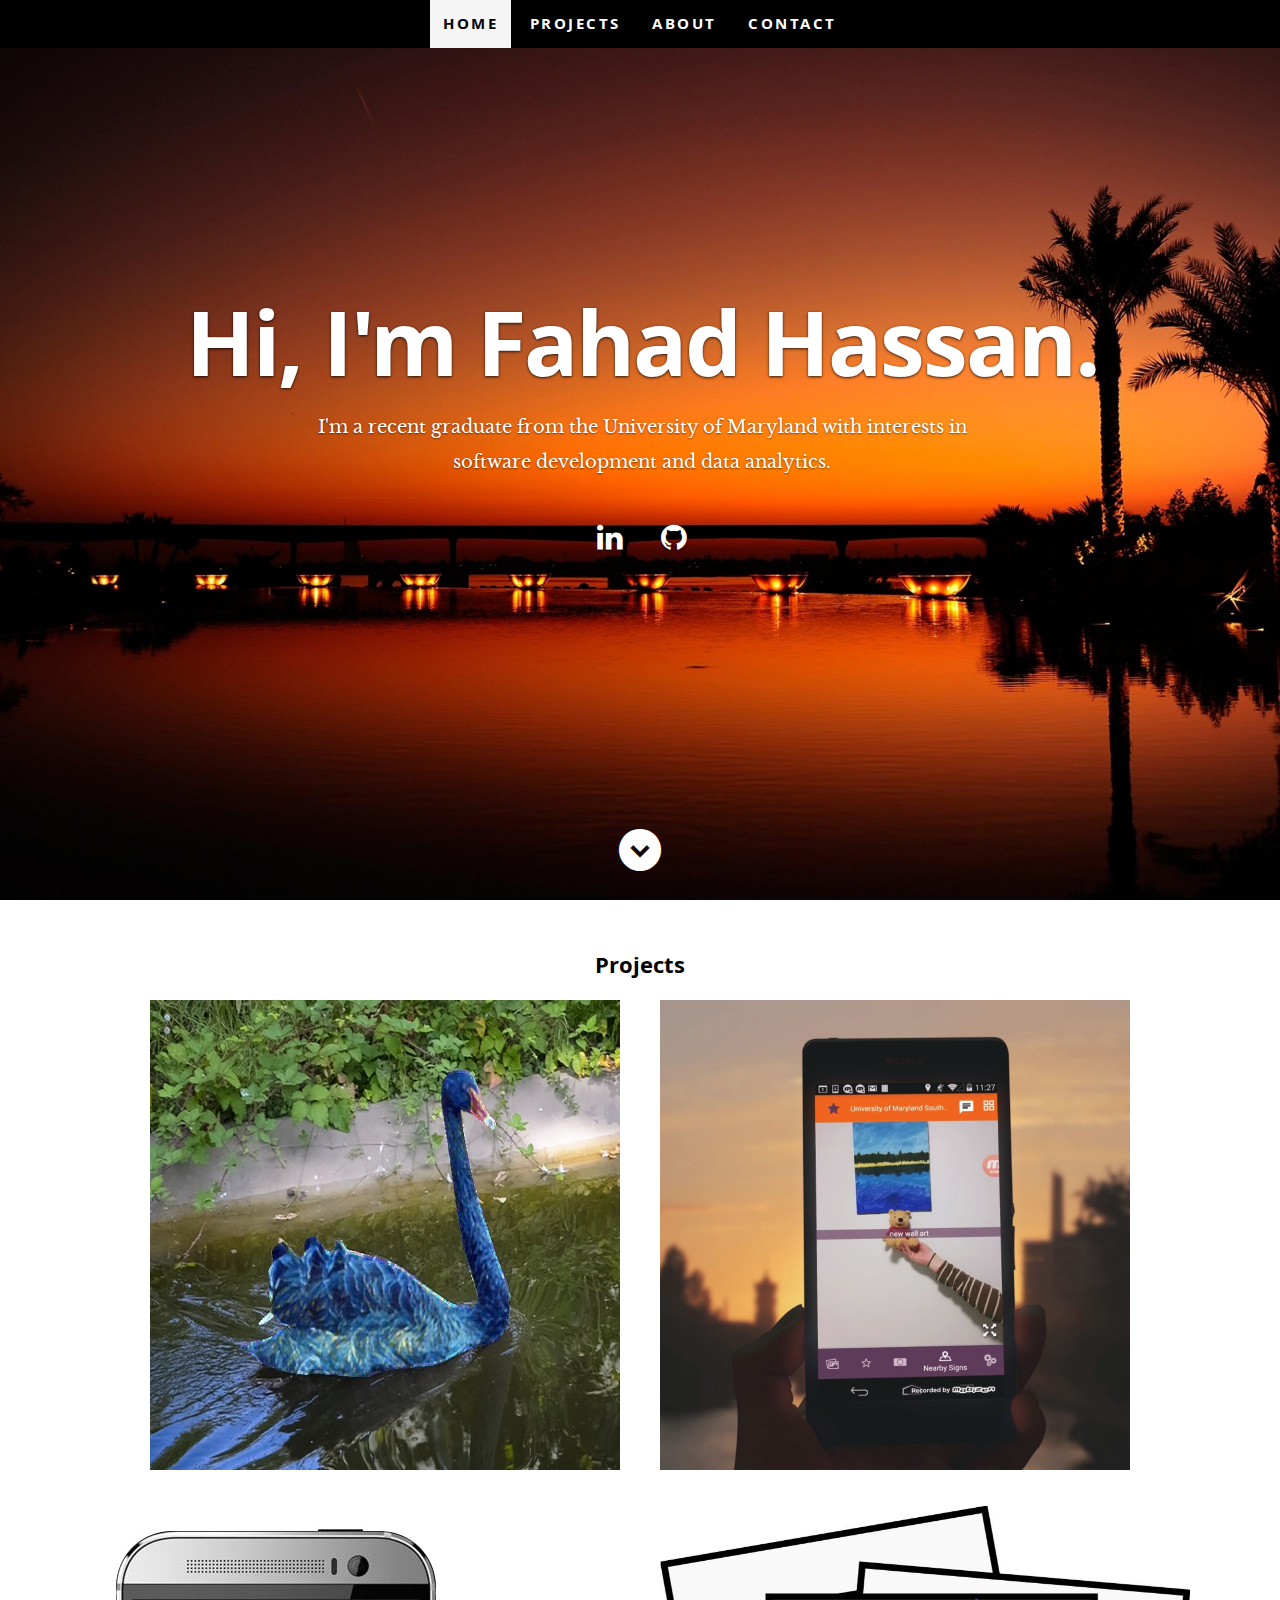
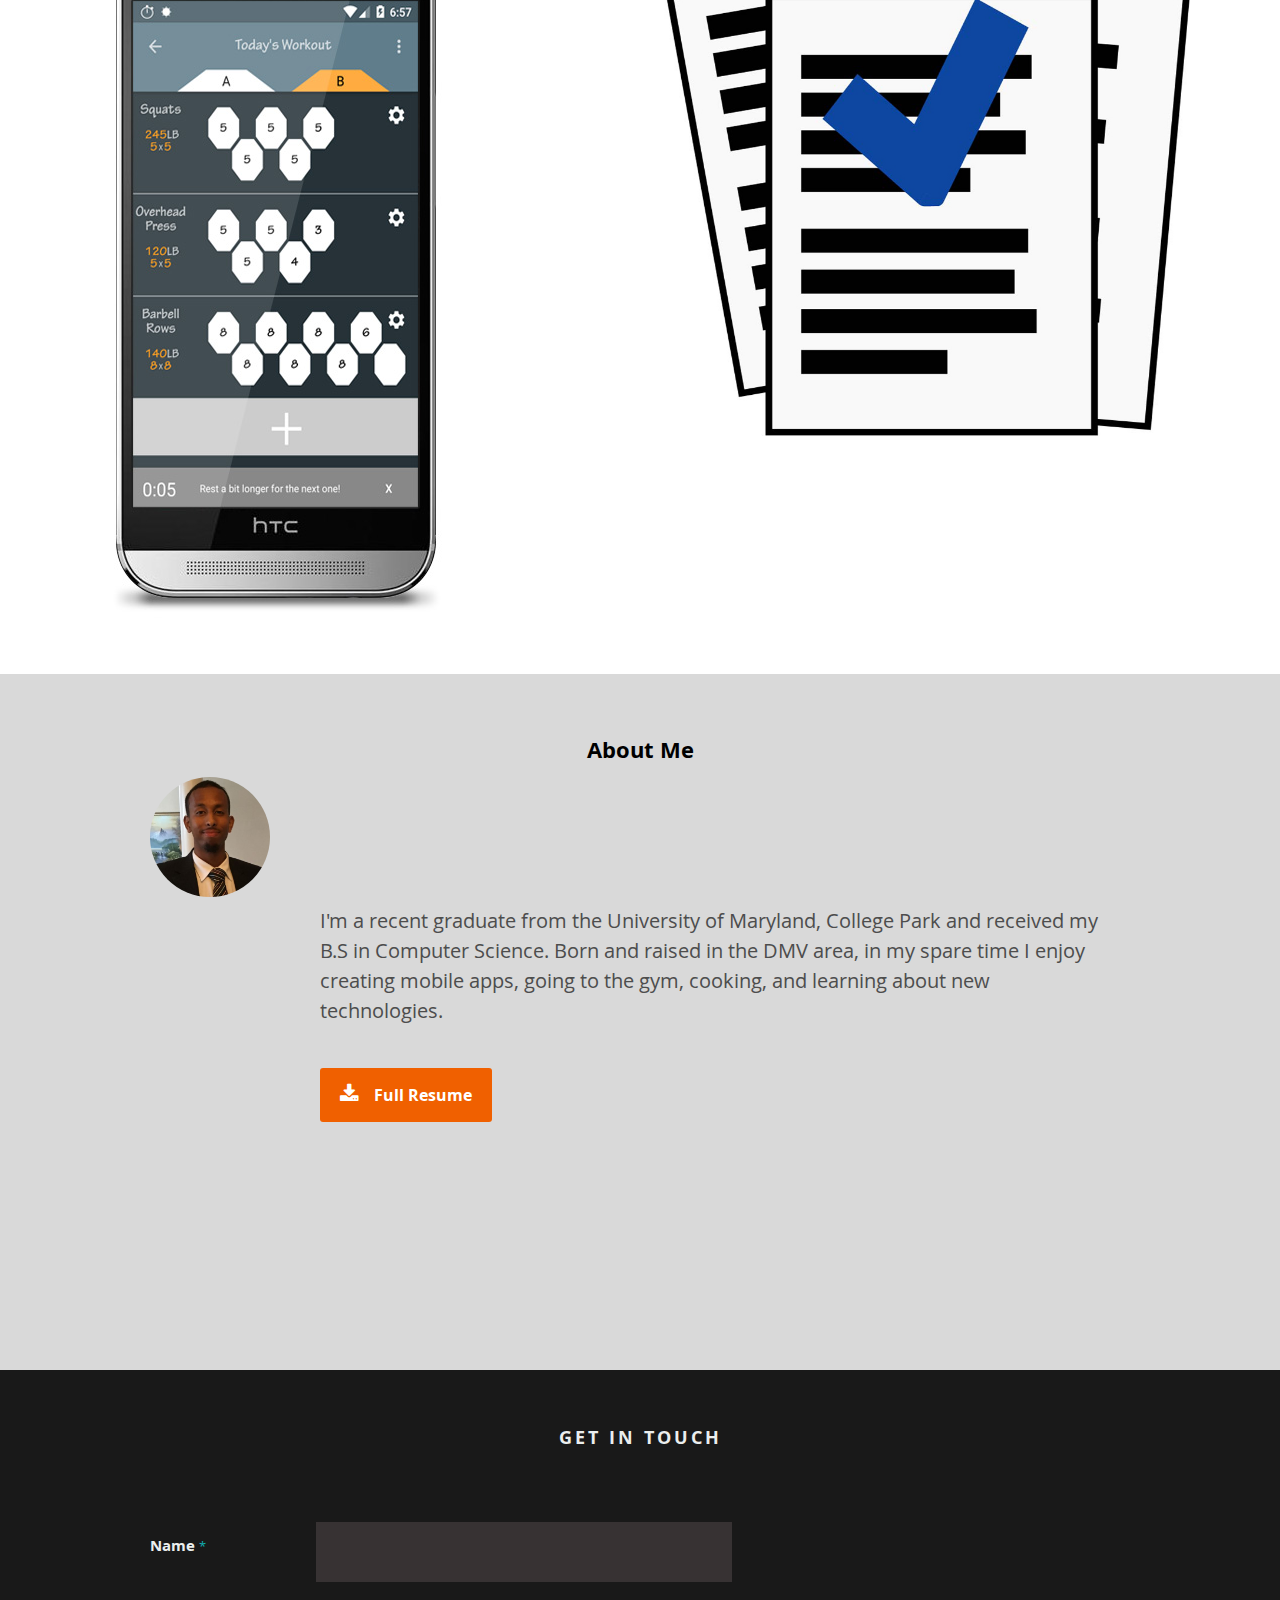
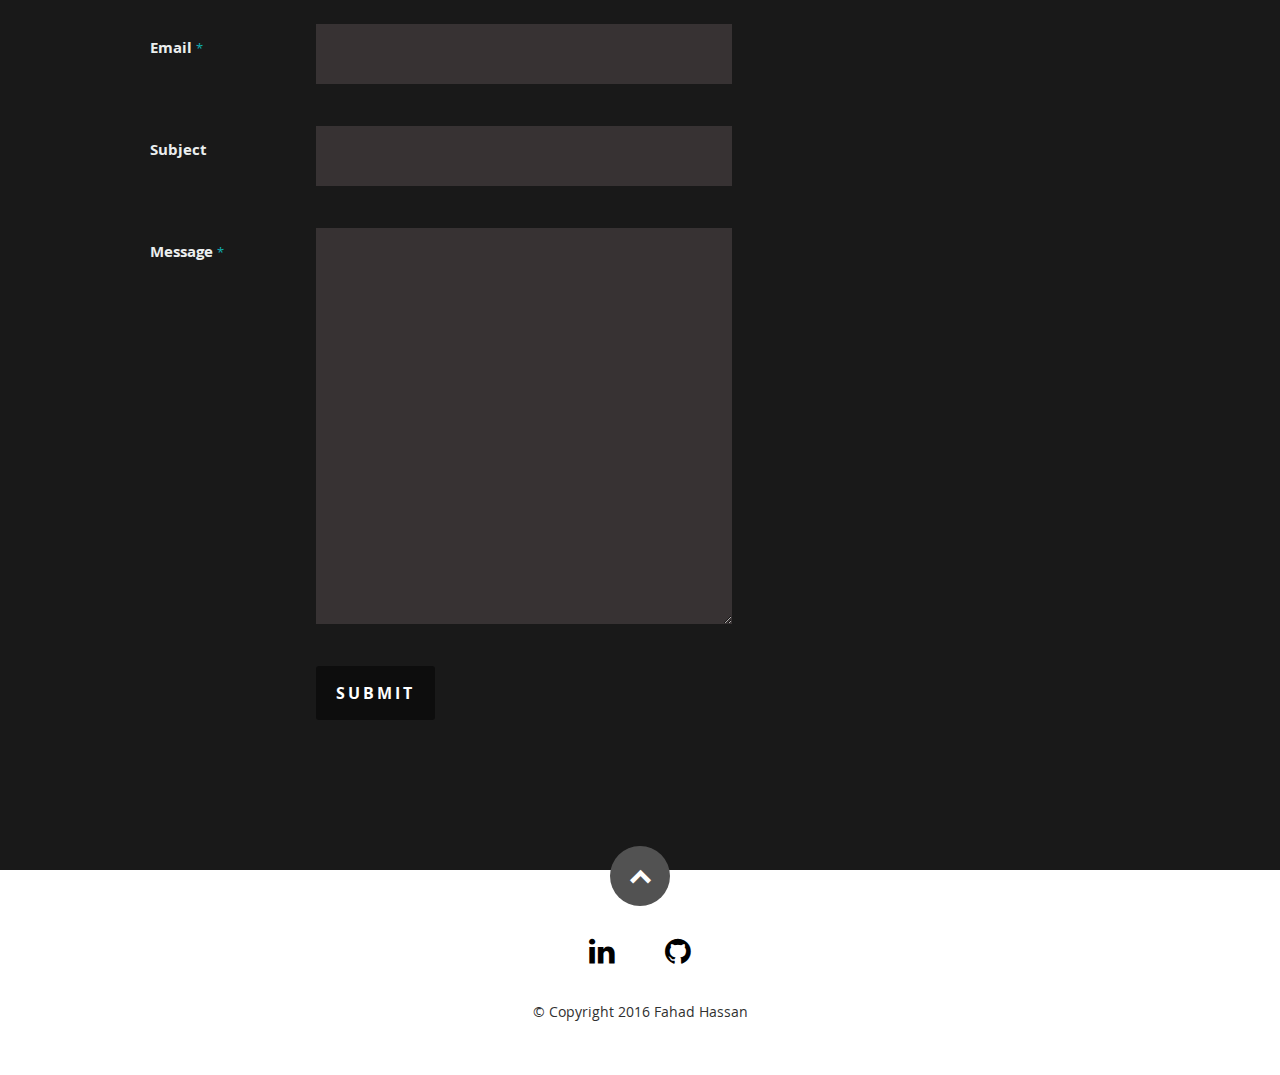
==== commit a50dae46: "update site post-graduation" ====
--- a/index.html
+++ b/index.html
@@ -10,7 +10,7 @@
    ================================================== -->
     <meta charset="utf-8">
     <title>Fahad Hassan</title>
-    <meta name="description" content="I'm a senior at the University of Maryland with an interest in mobile and cloud development.">
+    <meta name="description" content="I'm a recent graduate from the University of Maryland with interests in software development and data analytics.">
     <meta name="author" content="Fahad Hassan">
     <!-- Mobile Specific Metas
    ================================================== -->
@@ -49,7 +49,7 @@
         <div class="row banner">
             <div class="banner-text">
                 <h1 class="responsive-headline">Hi, I'm Fahad Hassan.</h1>
-                <h3>I'm a senior at the University of Maryland with an interest in mobile and cloud development.</h3>
+                <h3>I'm a recent graduate from the University of Maryland with interests in software development and data analytics.</h3>
                 <hr />
                 <ul class="social">
                     <li><a href="https://www.linkedin.com/in/fahadhd" target="_blank"><i class="fa fa-linkedin"></i></a></li>
@@ -71,28 +71,14 @@
             <div id="project-wrapper">
                 <!-- row start -->
                 <div class="row">
-                    <div class="columns project-item col-md-6">
-                        <div class="item-wrap">
-                            <a href="#modal-01" title="Dynamo Lift Tracker">
-                                <img alt="" src="images/project/dynamo_launcher.png">
+                  <div class="columns project-item col-md-6">
+                        <div class="item-wrap vcenter">
+                            <a href="#modal-01" title="">
+                                <img alt="" src="images/project/styletransfer.jpg">
                                 <div class="overlay">
                                     <div class="project-item-meta">
-                                        <h5>Dynamo Lift Tracker</h5>
-                                        <p>Dynamic Weight Lifting Tracker on Android</p>
-                                    </div>
-                                </div>
-                            </a>
-                        </div>
-                    </div>
-                    <!-- item end -->
-                  <div class="columns project-item col-md-6">
-                        <div class="item-wrap">
-                            <a href="#modal-02" title="">
-                                <img alt="" src="images/project/popcorn.jpg">
-                                <div class="overlay">
-                                    <div class="project-item-meta">
-                                        <h5>Movie Speck</h5>
-                                        <p>Find the latest movies using the Movie Database API</p>
+                                        <h5>Object Style Transfer</h5>
+                                        <p>Recomposing objects in images in the style of other images</p>
                                     </div>
                                 </div>
                                 <div class="link-icon"><i class="icon-plus"></i></div>
@@ -100,21 +86,34 @@
                         </div>
                     </div>
                     <!-- item end -->
-                </div>
-                <!-- row end -->
-                <!-- row start -->
-                <div class="row">
-                    <div class="columns project-item col-md-6">
-                        <div class="item-wrap">
-                            <a href="#modal-03" title="">
-                                <img alt="" src="images/project/community_center_map.jpg">
+                  <div class="columns project-item col-md-6">
+                        <div class="item-wrap vcenter">
+                            <a href="#modal-02" title="">
+                                <img alt="" src="images/project/snapsigns.jpg">
                                 <div class="overlay">
                                     <div class="project-item-meta">
-                                        <h5>Census Community Center Map </h5>
-                                        <p>ArcGIS Map Surveying</p>
+                                        <h5>Snap Signs</h5>
+                                        <p>A Social Media Platform for Sharing Image Signs on Android</p>
                                     </div>
                                 </div>
                                 <div class="link-icon"><i class="icon-plus"></i></div>
+                            </a>
+                        </div>
+                    </div>
+                    <!-- item end -->
+                </div>
+                <!-- row end -->
+                <!-- row start -->
+               <div class="columns project-item col-md-6">
+                        <div class="project-3 item-wrap">
+                            <a href="#modal-03" title="LiftFit">
+                                <img alt="" src="images/project/liftfit.jpg">
+                                <div class="overlay">
+                                    <div class="project-item-meta">
+                                        <h5>LiftFit</h5>
+                                        <p>Dynamic Weight Lifting Tracker on Android</p>
+                                    </div>
+                                </div>
                             </a>
                         </div>
                     </div>
@@ -136,115 +135,47 @@
                     <!-- item end -->
                 </div>
                 <!-- row end -->
-                <!-- row start -->
-                <div class="row">
-                    <div class="columns project-item col-md-6">
-                        <div class="item-wrap">
-                            <a href="#modal-05" title="">
-                                <img alt="" src="images/project/farmerboy.jpg">
-                                <div class="overlay">
-                                    <div class="project-item-meta">
-                                        <h5>Farmer Boy</h5>
-                                        <p>Branding</p>
-                                    </div>
-                                </div>
-                                <div class="link-icon"><i class="icon-plus"></i></div>
-                            </a>
-                        </div>
-                    </div>
-                    <!-- item end -->
-                    <div class="columns project-item col-md-6">
-                        <div class="item-wrap">
-                            <a href="#modal-06" title="">
-                                <img alt="" src="images/project/girl.jpg">
-                                <div class="overlay">
-                                    <div class="project-item-meta">
-                                        <h5>Girl</h5>
-                                        <p>Photography</p>
-                                    </div>
-                                </div>
-                                <div class="link-icon"><i class="icon-plus"></i></div>
-                            </a>
-                        </div>
-                    </div>
-                    <!-- item end -->
-                </div>
-                <!-- row end -->
-                <!-- row start -->
-                <div class="row">
-                    <div class="columns project-item col-md-6">
-                        <div class="item-wrap">
-                            <a href="#modal-07" title="">
-                                <img alt="" src="images/project/origami.jpg">
-                                <div class="overlay">
-                                    <div class="project-item-meta">
-                                        <h5>Origami</h5>
-                                        <p>Illustrration</p>
-                                    </div>
-                                </div>
-                                <div class="link-icon"><i class="icon-plus"></i></div>
-                            </a>
-                        </div>
-                    </div>
-                    <!-- item end -->
-                    <div class="columns project-item col-md-6">
-                        <div class="item-wrap">
-                            <a href="#modal-08" title="">
-                                <img alt="" src="images/project/retrocam.jpg">
-                                <div class="overlay">
-                                    <div class="project-item-meta">
-                                        <h5>Retrocam</h5>
-                                        <p>Web Development</p>
-                                    </div>
-                                </div>
-                                <div class="link-icon"><i class="icon-plus"></i></div>
-                            </a>
-                        </div>
-                    </div>
-                    <!-- item end -->
-                </div>
-                <!-- row end -->
                 <!-- project-wrapper end -->
             </div>
             <!-- twelve columns end -->
             <!-- Modal Popup
          ======================================================- -->
-            <div id="modal-01" class="popup-modal mfp-hide">
-                <img class="scale-with-grid" src="images/project/modals/exercise_view.jpg" alt="" />
+              <div id="modal-01" class="popup-modal mfp-hide">
+                <img class="scale-with-grid" src="images/project/modals/m_styletransfer.gif" alt="" />
                 <div class="description-box">
-                    <h4>Dynamo Lift Tracker</h4>
-                    <p>Dynamic android app which allows user to easily track their weight lifting sessions. Can be used to save templates, set timers, modify workouts on the fly, and more.</p>
+                    <h4>Object Style Transfer</h4>
+                    <p>Recomposed objects in images to be in the style of other images. This was done using a variety of computer vision algorithms such as 
+                        foreground matting. Above is the result of applying the starry night painting to a black swan.</p>
+                    <span class="categories"><i class="fa fa-tag"></i>Python, OpenCV</span>
+                </div>
+                <div class="link-box">
+                    <a href="https://github.com/fahadhd/ObjectStyleTransfer" target="_blank">Details</a>
+                    <a class="popup-modal-dismiss">Close</a>
+                </div>
+            </div>
+            <!-- modal-01 End -->
+              <div id="modal-02" class="popup-modal mfp-hide">
+                <img class="scale-with-grid" src="images/project/modals/m_snapsigns.png" alt="" />
+                <div class="description-box">
+                    <h4>Snap Signs</h4>
+                    <p>Created a social media platform for android where users can create, view, comment, and favorite photo signs near the location they were taken.</p>
+                    <span class="categories"><i class="fa fa-tag"></i>Java, Android development, Google Firebase, relational databases</span>
+                </div>
+                <div class="link-box">
+                    <a href="https://github.com/fahadhd/SnapSigns" target="_blank">Details</a>
+                    <a class="popup-modal-dismiss">Close</a>
+                </div>
+            </div>
+            <!-- modal-02 End -->
+            <div id="modal-03" class="popup-modal mfp-hide">
+                <img class="scale-with-grid" src="images/project/modals/m_liftfit.png" alt="" />
+                <div class="description-box">
+                    <h4>LiftFit</h4>
+                    <p>A dynamic weight lifting tracker which allows users to easily track their weight lifting sessions. Can be used to save templates, set timers, modify workouts on the fly, and more.</p>
                     <span class="categories"><i class="fa fa-tag"></i>Java, Android development, relational databases</span>
                 </div>
                 <div class="link-box">
                     <a href="https://github.com/fahadhd/Dynamo-Weight-Lift-Tracker" target="_blank">Details</a>
-                    <a class="popup-modal-dismiss">Close</a>
-                </div>
-            </div>
-            <!-- modal-01 End -->
-              <div id="modal-02" class="popup-modal mfp-hide">
-                <img class="scale-with-grid" src="images/project/modals/m_movie_speck.png" alt="" />
-                <div class="description-box">
-                    <h4>Movie Speck</h4>
-                    <p>Android application which retrieves data from The Movie Database API and displays it occoring to user preference.</p>
-                    <span class="categories"><i class="fa fa-tag"></i>Photography</span>
-                </div>
-                <div class="link-box">
-                    <a href="https://github.com/fahadhd/Movie-Speck" target="_blank">Details</a>
-                    <a class="popup-modal-dismiss">Close</a>
-                </div>
-            </div>
-            <!-- modal-02 End -->
-            <div id="modal-03" class="popup-modal mfp-hide">
-                <img class="scale-with-grid" src="images/project/modals/m_community_center_map.jpg" alt="" />
-                <div class="description-box">
-                    <h4>Census Community Center Map </h4>
-                    <p>Analyzed and created a map which displayed the total population, ages 5-14 years old, within 4 miles of each community center in Prince Georges County Maryland.
-                    </p>
-                    <span class="categories"><i class="fa fa-tag"></i>ArcGIS, Remote Sensing, Geographic Information Science</span>
-                </div>
-                <div class="link-box">
-                    <a href="http://www.github.com/fahadhd" target="_blank">Details</a>
                     <a class="popup-modal-dismiss">Close</a>
                 </div>
             </div>
@@ -262,60 +193,7 @@
                     <a class="popup-modal-dismiss">Close</a>
                 </div>
             </div>
-          
             <!-- modal-04 End -->
-            <div id="modal-05" class="popup-modal mfp-hide">
-                <img class="scale-with-grid" src="images/project/modals/m-farmerboy.jpg" alt="" />
-                <div class="description-box">
-                    <h4>Farmer Boy</h4>
-                    <p>Proin gravida nibh vel velit auctor aliquet. Aenean sollicitudin, lorem quis bibendum auctor, nisi elit consequat ipsum, nec sagittis sem nibh id elit.</p>
-                    <span class="categories"><i class="fa fa-tag"></i>Branding, Webdesign</span>
-                </div>
-                <div class="link-box">
-                    <a href="http://www.behance.net">Details</a>
-                    <a class="popup-modal-dismiss">Close</a>
-                </div>
-            </div>
-            <!-- modal-05 End -->
-            <div id="modal-06" class="popup-modal mfp-hide">
-                <img class="scale-with-grid" src="images/project/modals/m-girl.jpg" alt="" />
-                <div class="description-box">
-                    <h4>Girl</h4>
-                    <p>Proin gravida nibh vel velit auctor aliquet. Aenean sollicitudin, lorem quis bibendum auctor, nisi elit consequat ipsum, nec sagittis sem nibh id elit.</p>
-                    <span class="categories"><i class="fa fa-tag"></i>Photography</span>
-                </div>
-                <div class="link-box">
-                    <a href="http://www.behance.net">Details</a>
-                    <a class="popup-modal-dismiss">Close</a>
-                </div>
-            </div>
-            <!-- modal-06 End -->
-            <div id="modal-07" class="popup-modal mfp-hide">
-                <img class="scale-with-grid" src="images/project/modals/m-origami.jpg" alt="" />
-                <div class="description-box">
-                    <h4>Origami</h4>
-                    <p>Proin gravida nibh vel velit auctor aliquet. Aenean sollicitudin, lorem quis bibendum auctor, nisi elit consequat ipsum, nec sagittis sem nibh id elit.</p>
-                    <span class="categories"><i class="fa fa-tag"></i>Branding, Illustration</span>
-                </div>
-                <div class="link-box">
-                    <a href="http://www.behance.net">Details</a>
-                    <a class="popup-modal-dismiss">Close</a>
-                </div>
-            </div>
-            <!-- modal-07 End -->
-            <div id="modal-08" class="popup-modal mfp-hide">
-                <img class="scale-with-grid" src="images/project/modals/m-retrocam.jpg" alt="" />
-                <div class="description-box">
-                    <h4>Retrocam</h4>
-                    <p>Proin gravida nibh vel velit auctor aliquet. Aenean sollicitudin, lorem quis bibendum auctor, nisi elit consequat ipsum, nec sagittis sem nibh id elit.</p>
-                    <span class="categories"><i class="fa fa-tag"></i>Webdesign, Photography</span>
-                </div>
-                <div class="link-box">
-                    <a href="http://www.behance.net">Details</a>
-                    <a class="popup-modal-dismiss">Close</a>
-                </div>
-            </div>
-            <!-- modal-01 End -->
         </div>
         <!-- row End -->
     </section>
@@ -329,12 +207,13 @@
                 <img class="profile-pic" src="images/profilepic.jpg" alt="" />
             </div>
             <div class="ten columns main-col">
-                <p>I'm a undergraduate student at the University of Maryland, College Park studying both computer science and geographical information science. In my spare time I enjoy creating mobile apps as well as weight lifting and playing chess.
+                <p>I'm a recent graduate from the University of Maryland, College Park and received my B.S in Computer Science. 
+                    Born and raised in the DMV area, in my spare time I enjoy creating mobile apps, going to the gym, cooking, and learning about new technologies.
                 </p>
                 <div class="row">
                     <div class="columns download">
                         <p>
-                            <a href="resume\FahadHassanResume.pdf" class="button" target="_blank"><i class="fa fa-download"></i>Full Resume</a>
+                            <a href="resume\Fahad_Hassan_Resume.pdf" class="button" target="_blank"><i class="fa fa-download"></i>Full Resume</a>
                         </p>
                     </div>
                 </div>
@@ -389,7 +268,7 @@
                 <div id="message-warning"> Error boy</div>
                 <!-- contact-success -->
                 <div id="message-success">
-                    <i class="fa fa-check"></i>Your message was sent, thank you!
+                    <i class="fa fa-check"></i>Thanks for your message. I'll try to get back to you asap.
                     <br>
                 </div>
             </div>
--- a/css/layout.css
+++ b/css/layout.css
@@ -44,6 +44,10 @@
     background: #161415 url(../images/header_img.jpg) no-repeat top center;
     background-size: cover !important;
     -webkit-background-size: cover !important;
+    -webkit-transition: all .5s ease-in-out;
+    -moz-transition: all .5s ease-in-out;
+    -o-transition: all .5s ease-in-out;
+    transition: all .5s ease-in-out;
     text-align: center;
     overflow: hidden;
 }
@@ -622,7 +626,7 @@
 }
 
 .project-item .item-wrap {
-    background: #000000;
+    background: #fff;
     overflow: hidden;
     position: relative;
     -webkit-transition: all 0.3s ease-in-out;
@@ -637,24 +641,35 @@
     cursor: pointer;
 }
 
+.project-1{
+    height: 500px;
+}
+
 
 /* overlay */
 
-.project-item .item-wrap .overlay {
-    position: absolute;
-    left: 0;
-    top: 0;
-    width: 100%;
-    height: 100%;
-    opacity: 0;
-    -moz-opacity: 0;
-    filter: alpha(opacity=0);
-    -webkit-transition: opacity 0.3s ease-in-out;
-    -moz-transition: opacity 0.3s ease-in-out;
-    -o-transition: opacity 0.3s ease-in-out;
-    transition: opacity 0.3s ease-in-out;
-    background: url(../images/overlay-bg.png) repeat;
-}
+.overlay {
+ position: absolute;
+ left: 0;
+ top: 0;
+ width: 100%;
+ height: 100%;
+ opacity: 0;
+ -moz-opacity: 0;
+ filter: alpha(opacity=0);
+ -webkit-transition: opacity 0.3s ease-in-out;
+ -moz-transition: opacity 0.3s ease-in-out;
+ -o-transition: opacity 0.3s ease-in-out;
+ transition: opacity 0.3s ease-in-out;
+ background: url(../images/overlay-bg.png) repeat;
+}
+
+.project-3 .overlay {
+    width: 75%;
+    height: 95%;
+}
+
+
 
 .project-item .item-wrap .link-icon {
     display: block;
@@ -722,22 +737,18 @@
     margin: 0 auto;
 }
 
-#modal-01, #modal-02{
-  max-width: 460px;
+
+.vcenter {
+    display: inline-block;
+    vertical-align: middle;
+    float: none;
+}
+
+#modal-02, #modal-03{
+  max-width: 450px;
   max-height: 60%;
 }
 
-
-#modal-03{
-  max-width: 500px;
-}
-
-#modal-03 .description-box{
-  background-color: #999999;
-}
-#modal-03 p {
- color: #000;
-}
 
 
 .popup-modal .description-box {
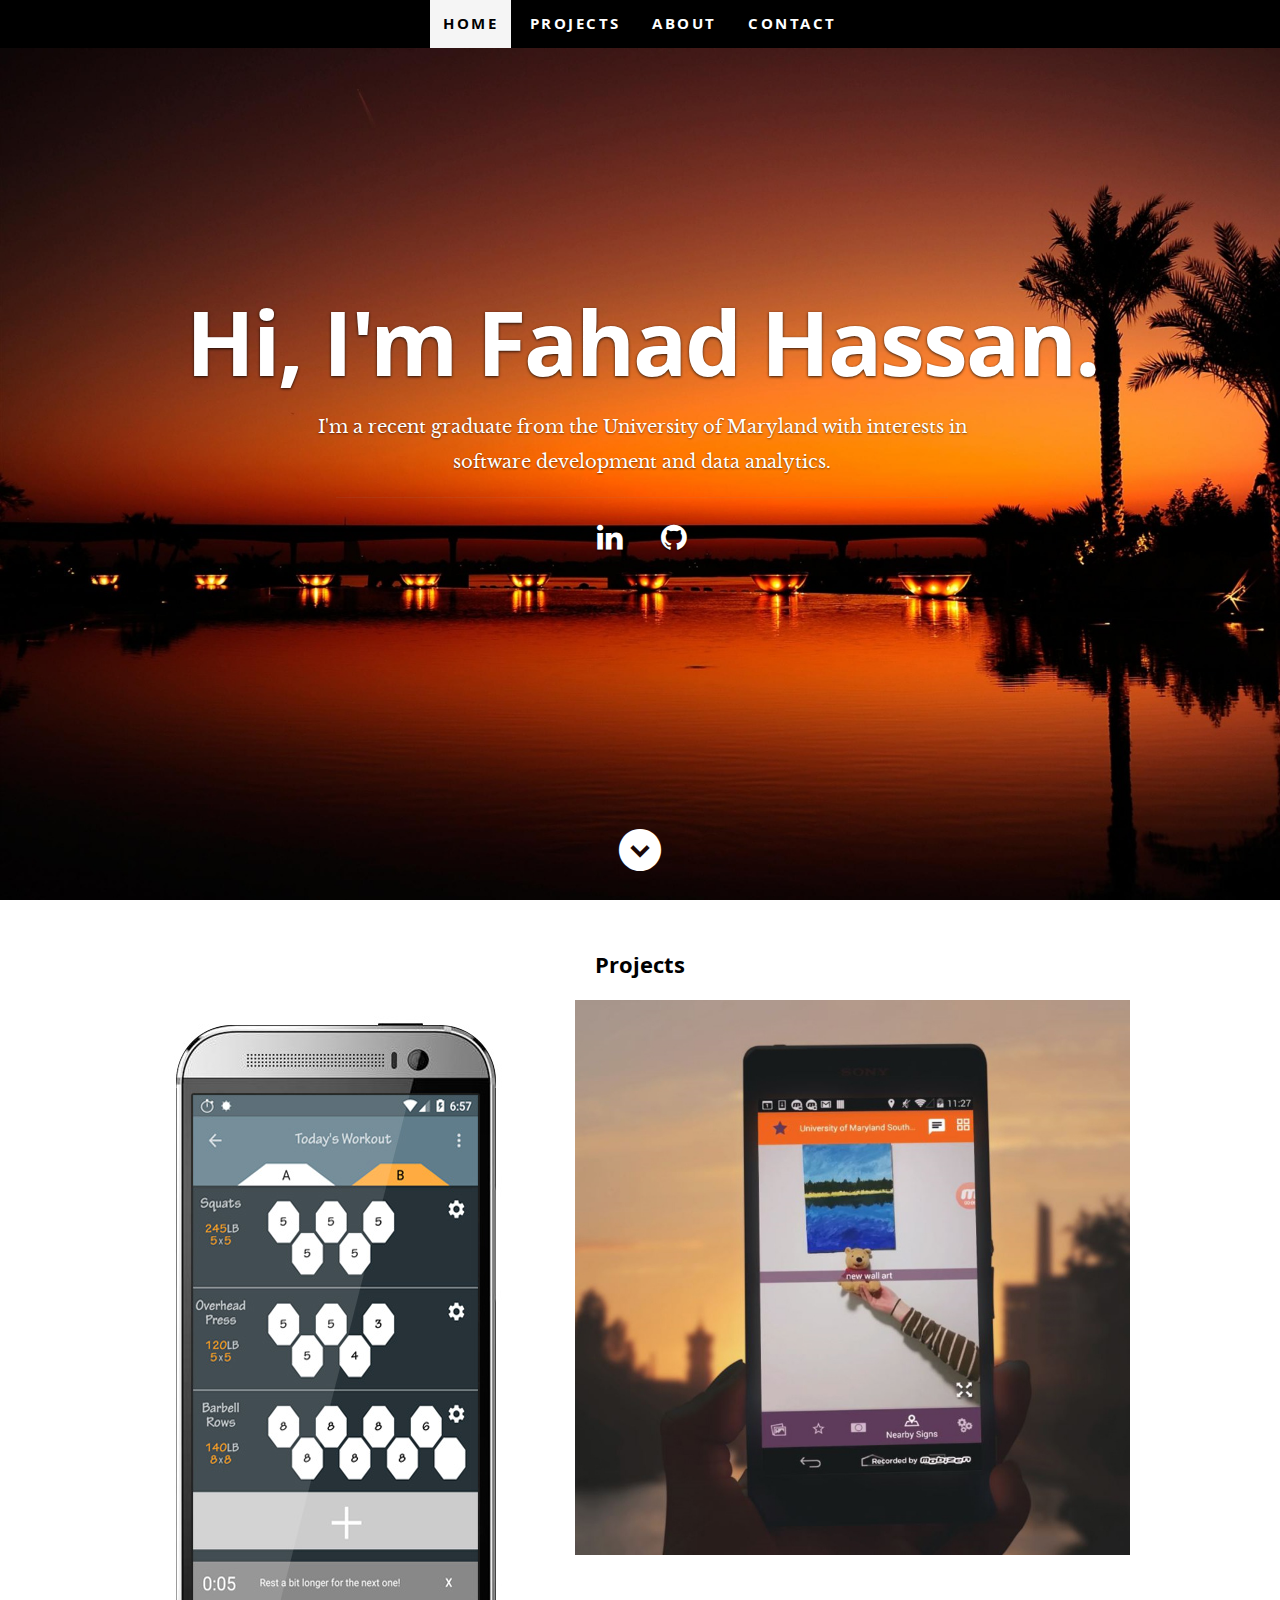
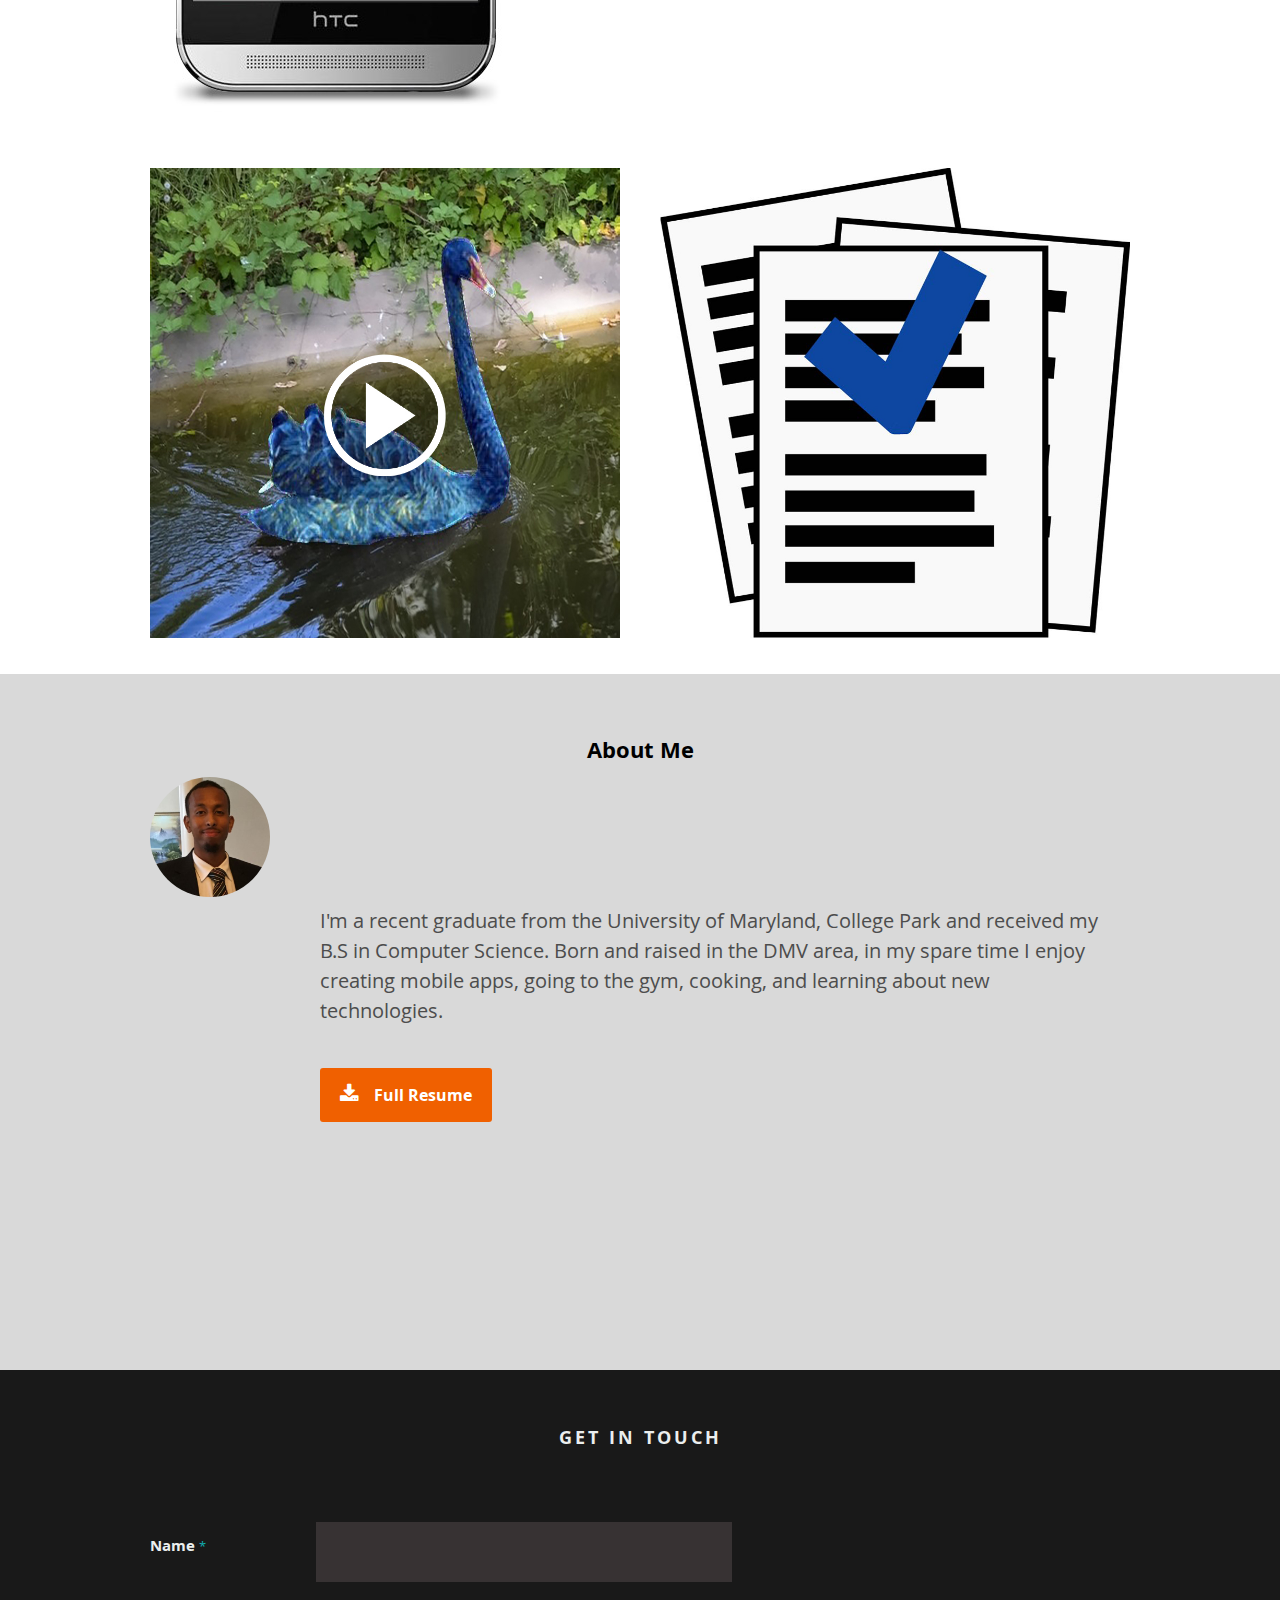
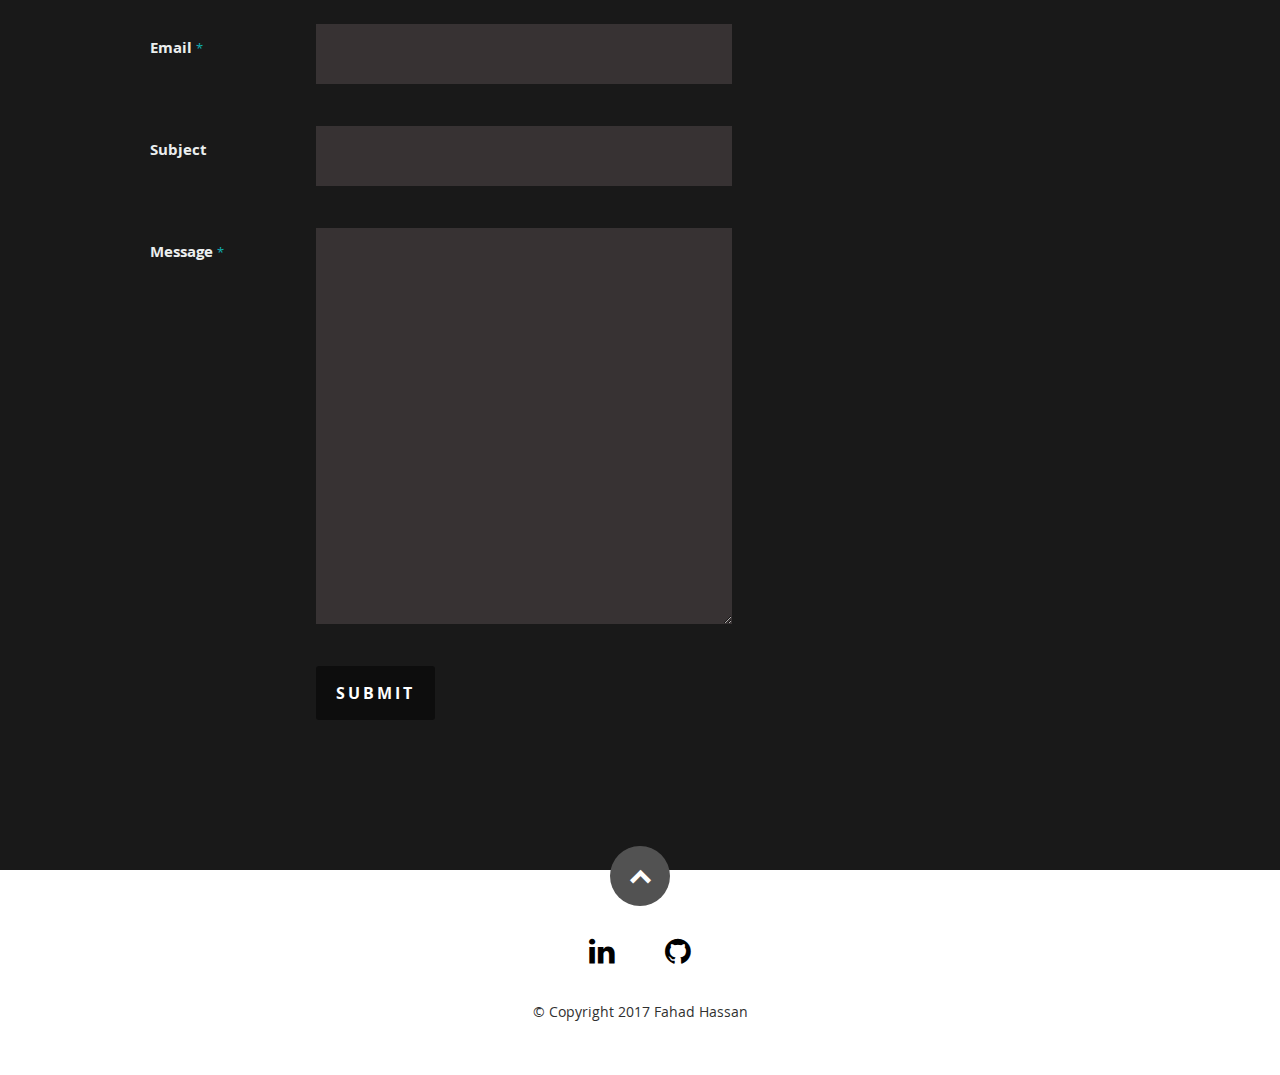
==== commit ea0c3ad5: "rearrange projects" ====
--- a/index.html
+++ b/index.html
@@ -71,22 +71,21 @@
             <div id="project-wrapper">
                 <!-- row start -->
                 <div class="row">
-                  <div class="columns project-item col-md-6">
-                        <div class="item-wrap vcenter">
-                            <a href="#modal-01" title="">
-                                <img alt="" src="images/project/styletransfer.jpg">
+                    <div class="columns project-item col-md-5">
+                        <div class="project-1 item-wrap">
+                            <a href="#modal-01" title="LiftFit">
+                                <img alt="" src="images/project/liftfit.jpg">
                                 <div class="overlay">
                                     <div class="project-item-meta">
-                                        <h5>Object Style Transfer</h5>
-                                        <p>Recomposing objects in images in the style of other images</p>
+                                        <h5>LiftFit</h5>
+                                        <p>Dynamic Weight Lifting Tracker on Android</p>
                                     </div>
                                 </div>
-                                <div class="link-icon"><i class="icon-plus"></i></div>
                             </a>
                         </div>
                     </div>
                     <!-- item end -->
-                  <div class="columns project-item col-md-6">
+                  <div class="columns project-item col-md-7">
                         <div class="item-wrap vcenter">
                             <a href="#modal-02" title="">
                                 <img alt="" src="images/project/snapsigns.jpg">
@@ -104,16 +103,18 @@
                 </div>
                 <!-- row end -->
                 <!-- row start -->
-               <div class="columns project-item col-md-6">
-                        <div class="project-3 item-wrap">
-                            <a href="#modal-03" title="LiftFit">
-                                <img alt="" src="images/project/liftfit.jpg">
+                <div class="row">
+                  <div class="columns project-item col-md-6">
+                        <div class="item-wrap vcenter">
+                            <a href="#modal-03" title="">
+                                <img alt="" src="images/project/styletransfer.jpg">
                                 <div class="overlay">
                                     <div class="project-item-meta">
-                                        <h5>LiftFit</h5>
-                                        <p>Dynamic Weight Lifting Tracker on Android</p>
+                                        <h5>Object Style Transfer</h5>
+                                        <p>Recomposing objects in images in the style of other images</p>
                                     </div>
                                 </div>
+                                <div class="link-icon"><i class="icon-plus"></i></div>
                             </a>
                         </div>
                     </div>
@@ -132,24 +133,23 @@
                             </a>
                         </div>
                     </div>
-                    <!-- item end -->
-                </div>
+                <!-- item end -->
                 <!-- row end -->
+                </div>
                 <!-- project-wrapper end -->
             </div>
             <!-- twelve columns end -->
             <!-- Modal Popup
          ======================================================- -->
-              <div id="modal-01" class="popup-modal mfp-hide">
-                <img class="scale-with-grid" src="images/project/modals/m_styletransfer.gif" alt="" />
+            <div id="modal-01" class="popup-modal mfp-hide">
+                <img class="scale-with-grid" src="images/project/modals/m_liftfit.png" alt="" />
                 <div class="description-box">
-                    <h4>Object Style Transfer</h4>
-                    <p>Recomposed objects in images to be in the style of other images. This was done using a variety of computer vision algorithms such as 
-                        foreground matting. Above is the result of applying the starry night painting to a black swan.</p>
-                    <span class="categories"><i class="fa fa-tag"></i>Python, OpenCV</span>
+                    <h4>LiftFit</h4>
+                    <p>A dynamic weight lifting tracker which allows users to easily track their weight lifting sessions. Can be used to save templates, set timers, modify workouts on the fly, and more.</p>
+                    <span class="categories"><i class="fa fa-tag"></i>Java, Android development, relational databases</span>
                 </div>
                 <div class="link-box">
-                    <a href="https://github.com/fahadhd/ObjectStyleTransfer" target="_blank">Details</a>
+                    <a href="https://github.com/fahadhd/Dynamo-Weight-Lift-Tracker" target="_blank">Details</a>
                     <a class="popup-modal-dismiss">Close</a>
                 </div>
             </div>
@@ -167,15 +167,16 @@
                 </div>
             </div>
             <!-- modal-02 End -->
-            <div id="modal-03" class="popup-modal mfp-hide">
-                <img class="scale-with-grid" src="images/project/modals/m_liftfit.png" alt="" />
+              <div id="modal-03" class="popup-modal mfp-hide">
+                <img class="scale-with-grid" src="images/project/modals/m_styletransfer.gif" alt="" />
                 <div class="description-box">
-                    <h4>LiftFit</h4>
-                    <p>A dynamic weight lifting tracker which allows users to easily track their weight lifting sessions. Can be used to save templates, set timers, modify workouts on the fly, and more.</p>
-                    <span class="categories"><i class="fa fa-tag"></i>Java, Android development, relational databases</span>
+                    <h4>Object Style Transfer</h4>
+                    <p>Recomposed objects in images to be in the style of other images. This was done using a variety of computer vision algorithms such as 
+                        foreground matting. Above is the result of applying the starry night painting to a black swan.</p>
+                    <span class="categories"><i class="fa fa-tag"></i>Python, OpenCV</span>
                 </div>
                 <div class="link-box">
-                    <a href="https://github.com/fahadhd/Dynamo-Weight-Lift-Tracker" target="_blank">Details</a>
+                    <a href="https://github.com/fahadhd/ObjectStyleTransfer" target="_blank">Details</a>
                     <a class="popup-modal-dismiss">Close</a>
                 </div>
             </div>
@@ -285,7 +286,7 @@
                     <li><a href="https://github.com/fahadhd" target="_blank"><i class="fa fa-github"></i></a></li>
                 </ul>
                 <ul class="copyright">
-                    <li>&copy; Copyright 2016 Fahad Hassan</li>
+                    <li>&copy; Copyright 2017 Fahad Hassan</li>
                 </ul>
             </div>
             <div id="go-top"><a class="smoothscroll" title="Back to Top" href="#home"><i class="icon-up-open"></i></a></div>
--- a/css/layout.css
+++ b/css/layout.css
@@ -641,9 +641,7 @@
     cursor: pointer;
 }
 
-.project-1{
-    height: 500px;
-}
+
 
 
 /* overlay */
@@ -664,10 +662,8 @@
  background: url(../images/overlay-bg.png) repeat;
 }
 
-.project-3 .overlay {
-    width: 75%;
-    height: 95%;
-}
+
+
 
 
 
@@ -744,7 +740,7 @@
     float: none;
 }
 
-#modal-02, #modal-03{
+#modal-02, #modal-01{
   max-width: 450px;
   max-height: 60%;
 }
